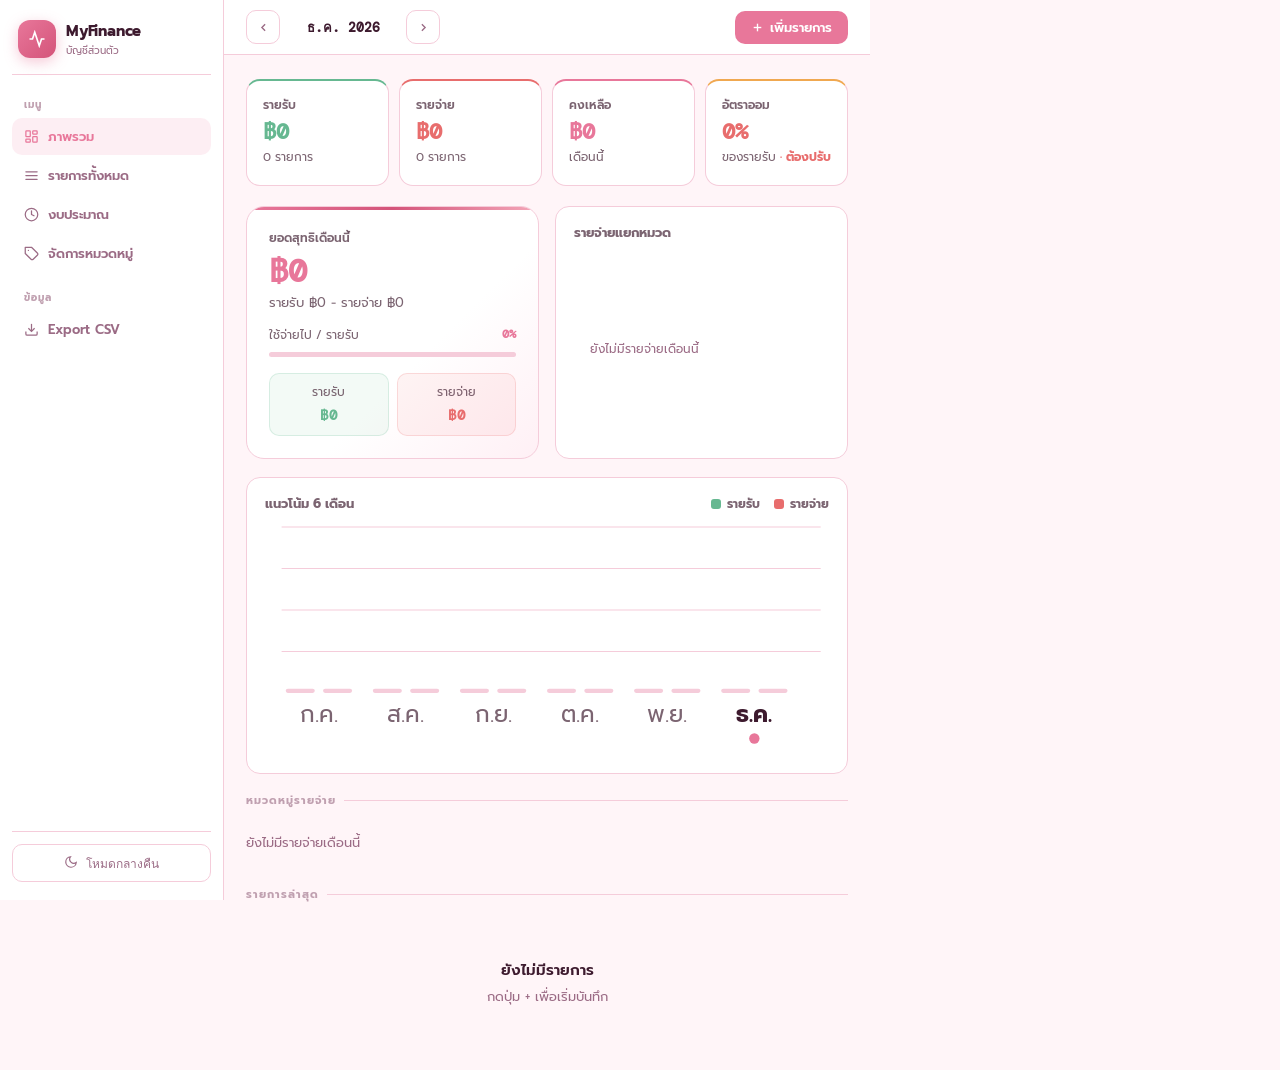
==== index.html @ 12bcde79 "Add files via upload" ====
<!DOCTYPE html>
<html lang="th">
<head>
<meta charset="UTF-8">
<meta name="viewport" content="width=device-width, initial-scale=1.0">
<title>MyFinance บัญชีส่วนตัว</title>
<link href="https://fonts.googleapis.com/css2?family=Prompt:wght@300;400;500;600;700&family=DM+Mono:wght@400;500&family=Noto+Emoji&display=swap" rel="stylesheet">
<link rel="stylesheet" href="tokens.css">
<style>
/* tokens loaded from tokens.css */

*{box-sizing:border-box;margin:0;padding:0;}
body{background:var(--bg);color:var(--text);font-family:var(--font-sans);font-size:15px;min-height:100vh;-webkit-font-smoothing:antialiased;transition:background 0.3s,color 0.3s;}

/* ── LAYOUT ── */
.layout{display:flex;min-height:100vh;}

/* ── SIDEBAR ── */
.sidebar{
  width:var(--sb-width);flex-shrink:0;
  background:var(--surface);border-right:1px solid var(--border);
  height:100vh;display:flex;flex-direction:column;padding:18px 12px;
  position:fixed;top:0;left:0;z-index:200;overflow-y:auto;
  transition:transform 0.26s cubic-bezier(0.4,0,0.2,1),background 0.3s;
}
/* Desktop: always show */
@media(min-width:821px){
  .sidebar{transform:none !important;}
  .backdrop{display:none !important;}
  .hamburger{display:none !important;}
  .main{margin-left:var(--sb-width);}
}
/* Mobile: overlay */
@media(max-width:820px){
  .sidebar{transform:translateX(calc(-1 * var(--sb-width)));}
  body.sb-open .sidebar{transform:translateX(0);}
  .main{margin-left:0;}
}
.backdrop{
  display:none;position:fixed;inset:0;
  background:rgba(61,26,46,0.45);z-index:199;
  backdrop-filter:blur(4px);opacity:0;pointer-events:none;
  transition:opacity 0.25s;
}
@media(max-width:820px){
  .backdrop{display:block;}
  body.sb-open .backdrop{opacity:1;pointer-events:auto;}
}

/* ── TOPBAR ── */
.topbar{
  background:var(--surface);border-bottom:1px solid var(--border);
  padding:10px 22px;display:flex;align-items:center;
  justify-content:space-between;gap:10px;
  position:sticky;top:0;z-index:50;
  transition:background 0.3s,border-color 0.3s;
}
main{max-width:1060px;margin:0 auto;padding:24px 22px;}

/* ── SIDEBAR INTERNALS ── */
.sb-logo{display:flex;align-items:center;gap:10px;padding:2px 6px 16px;}
.sb-logo-icon{
  width:38px;height:38px;border-radius:12px;flex-shrink:0;
  background:linear-gradient(135deg,var(--accent),var(--accent2));
  display:flex;align-items:center;justify-content:center;font-size:20px;
  box-shadow:0 4px 14px rgba(232,119,154,0.4);
}
.sb-logo-name{font-size:15px;font-weight:700;letter-spacing:-0.2px;}
.sb-logo-sub{font-size:10px;color:var(--muted);margin-top:1px;}
.sb-divider{height:1px;background:var(--border);margin:0 0 12px;}
.sb-nav{display:flex;flex-direction:column;gap:2px;flex:1;}
.nav-item{
  padding:9px 12px;border-radius:var(--radius-sm);font-size:13px;font-weight:600;
  color:var(--muted);cursor:pointer;text-decoration:none;
  display:flex;align-items:center;gap:9px;transition:all 0.15s;
}
.nav-item:hover{background:rgba(232,119,154,0.07);color:var(--text);}
.nav-item.active{background:var(--accent-glow);color:var(--accent);}
.sb-section{
  font-size:10px;font-weight:700;letter-spacing:1px;
  color:var(--muted2);padding:10px 12px 4px;text-transform:uppercase;
}
.sb-footer{margin-top:auto;padding-top:12px;border-top:1px solid var(--border);}

/* ── BUTTONS ── */
.btn{
  padding:7px 16px;border-radius:var(--radius-sm);border:none;cursor:pointer;
  font-family:var(--font-sans);font-size:13px;font-weight:600;
  transition:all 0.15s;display:inline-flex;align-items:center;gap:6px;white-space:nowrap;
}
.btn-primary{background:var(--accent);color:#fff;box-shadow:0 0 0 0 rgba(232,119,154,0.3);}
.btn-primary:hover{background:var(--accent2);box-shadow:0 4px 14px rgba(232,119,154,0.45);transform:translateY(-1px);}
.btn-primary:active{transform:none;}
.btn-ghost{background:transparent;color:var(--text);border:1px solid var(--border);}
.btn-ghost:hover{border-color:var(--accent);color:var(--accent);}
.btn-danger{background:rgba(232,109,109,0.1);color:var(--red);border:1px solid rgba(232,109,109,0.3);}
.btn-danger:hover{background:rgba(232,109,109,0.18);}
.btn-icon{
  width:34px;height:34px;border-radius:var(--radius-sm);
  border:1px solid var(--border);background:transparent;
  cursor:pointer;display:flex;align-items:center;justify-content:center;
  color:var(--muted);transition:all 0.15s;flex-shrink:0;
}
.btn-icon:hover{border-color:var(--accent);color:var(--accent);}
.hamburger{display:none;}
@media(max-width:820px){.hamburger{display:flex !important;}}

/* ── CARDS ── */
.card{
  background:var(--surface);border:1px solid var(--border);
  border-radius:var(--radius);padding:16px 18px;
  transition:border-color 0.15s,box-shadow 0.15s,background 0.3s;
}
.card:hover{border-color:var(--border2);box-shadow:var(--shadow);}
.card-title{
  font-size:13px;font-weight:700;letter-spacing:0px;color:var(--text-secondary);
  margin-bottom:14px;display:flex;align-items:center;justify-content:space-between;
}

/* ── STAT STRIP ── */
.stat-strip{display:grid;grid-template-columns:repeat(4,1fr);gap:10px;margin-bottom:20px;}
.stat-card{
  background:var(--surface);border:1px solid var(--border);
  border-radius:var(--radius);padding:15px 16px;
  border-top:2.5px solid transparent;position:relative;overflow:hidden;
  transition:transform 0.15s,box-shadow 0.15s,background 0.3s;
}
.stat-card:hover{transform:translateY(-2px);box-shadow:var(--shadow);}
.stat-card.income{border-top-color:var(--green);}
.stat-card.expense{border-top-color:var(--red);}
.stat-card.balance{border-top-color:var(--accent);}
.stat-card.saving{border-top-color:var(--yellow);}
.stat-label{font-size:12px;font-weight:600;color:var(--text-secondary);letter-spacing:0px;margin-bottom:7px;display:flex;align-items:center;gap:5px;}
.stat-value{font-family:var(--font-mono);font-size:22px;font-weight:700;line-height:1;}
.stat-sub{font-size:12px;color:var(--text-secondary);margin-top:5px;}
.stat-change{font-size:11px;margin-top:4px;font-family:var(--font-mono);}
.stat-change.up{color:var(--green);}
.stat-change.dn{color:var(--red);}

/* ── SECTION LABEL ── */
.sec-label{
  font-size:11px;font-weight:700;letter-spacing:1px;text-transform:uppercase;
  color:var(--muted2);margin-bottom:12px;display:flex;align-items:center;gap:8px;
}
.sec-label::after{content:'';flex:1;height:1px;background:var(--border);}

/* ── HERO CARD ── */
.hero-card{
  background:linear-gradient(135deg,var(--surface) 60%,var(--surface2) 100%);
  border:1px solid var(--border);border-radius:var(--radius-lg);padding:22px;
  position:relative;overflow:hidden;
}
.hero-card::before{
  content:'';position:absolute;top:0;left:0;right:0;height:2.5px;
  background:linear-gradient(90deg,var(--accent),var(--accent2),#F4A7B9);
}
.hero-card::after{display:none;}
.hero-label{font-size:12px;font-weight:600;color:var(--text-secondary);letter-spacing:0px;margin-bottom:8px;}
.hero-amount{font-family:var(--font-mono);font-size:32px;font-weight:700;line-height:1;letter-spacing:-1px;}
.hero-sub{font-size:13px;color:var(--text-secondary);margin-top:6px;}
.hero-mini-row{display:flex;gap:8px;margin-top:16px;}
.hero-mini{flex:1;padding:9px 12px;border-radius:var(--radius-sm);text-align:center;font-size:12px;}
.hero-mini-label{color:var(--text-secondary);margin-bottom:3px;font-size:12px;}
.hero-mini-val{font-family:var(--font-mono);font-weight:700;font-size:14px;}
.hero-mini.inc{background:rgba(102,184,145,0.08);border:1px solid rgba(102,184,145,0.2);}
.hero-mini.exp{background:rgba(232,109,109,0.08);border:1px solid rgba(232,109,109,0.2);}

/* ── PROGRESS BAR ── */
.prog-bar{height:5px;background:var(--border);border-radius:3px;overflow:hidden;margin-top:8px;}
.prog-fill{height:100%;border-radius:3px;transition:width 0.7s cubic-bezier(0.4,0,0.2,1);}

/* ── DONUT CHART ── */
.donut-wrap{display:flex;align-items:center;gap:16px;min-height:140px;}
.donut-svg-wrap{position:relative;width:140px;height:140px;flex-shrink:0;}
.donut-center{
  position:absolute;inset:0;display:flex;flex-direction:column;
  align-items:center;justify-content:center;pointer-events:none;
}
.donut-center-val{font-family:var(--font-mono);font-size:14px;font-weight:700;}
.donut-center-lbl{font-size:11px;color:var(--text-secondary);text-transform:uppercase;letter-spacing:0.5px;margin-top:2px;}
.donut-legend{flex:1;display:flex;flex-direction:column;gap:7px;overflow:hidden;}
.donut-leg{display:flex;align-items:center;gap:7px;font-size:13px;font-weight:500;}
.donut-dot{width:8px;height:8px;border-radius:50%;flex-shrink:0;}
.donut-name{flex:1;color:var(--text);white-space:nowrap;overflow:hidden;text-overflow:ellipsis;}
.donut-pct{font-family:var(--font-mono);font-size:13px;font-weight:700;flex-shrink:0;color:var(--text);}
.donut-seg{transition:opacity 0.2s;cursor:pointer;}
.donut-seg:hover{opacity:0.7;}

/* ── TREND CHART ── */
.trend-legend{display:flex;gap:14px;}
.trend-leg{display:flex;align-items:center;gap:6px;font-size:12px;color:var(--text-secondary);}
.trend-dot{width:10px;height:10px;border-radius:3px;flex-shrink:0;}

/* ── TRANSACTION LIST ── */
.tx-group{margin-bottom:14px;}
.tx-date-header{
  font-size:12px;font-weight:700;color:var(--text-secondary);
  padding:5px 0;border-bottom:1px solid var(--border);
  margin-bottom:6px;display:flex;justify-content:space-between;
}
.tx-item{
  display:flex;align-items:center;gap:12px;padding:9px 12px;
  border-radius:var(--radius-sm);transition:background 0.12s;
  cursor:pointer;border:1px solid transparent;
}
.tx-item:hover{background:var(--surface2);border-color:var(--border);}
.tx-icon{
  width:38px;height:38px;border-radius:10px;
  display:flex;align-items:center;justify-content:center;font-size:17px;flex-shrink:0;
}
.tx-info{flex:1;min-width:0;}
.tx-name{font-size:14px;font-weight:600;white-space:nowrap;overflow:hidden;text-overflow:ellipsis;}
.tx-cat{font-size:12px;color:var(--text-secondary);}
.tx-amount{font-family:var(--font-mono);font-size:14px;font-weight:700;flex-shrink:0;}
.tx-del{
  opacity:0;transition:opacity 0.12s;
  background:none;border:none;color:var(--red);
  cursor:pointer;font-size:14px;padding:4px 5px;border-radius:6px;
}
.tx-item:hover .tx-del{opacity:1;}
.tx-del:hover{background:rgba(232,109,109,0.1);}

/* ── CAT GRID ── */
.cat-grid{display:grid;grid-template-columns:repeat(3,1fr);gap:10px;margin-bottom:22px;}
.cat-card{
  background:var(--surface);border:1px solid var(--border);
  border-radius:var(--radius-sm);padding:13px 15px;
  transition:border-color 0.15s,transform 0.15s,background 0.3s;
}
.cat-card:hover{border-color:var(--border2);transform:translateY(-1px);box-shadow:var(--shadow-sm);}
.cat-name{font-size:13px;font-weight:600;margin-bottom:5px;color:var(--text);}
.cat-amount{font-family:var(--font-mono);font-size:17px;font-weight:700;}
.cat-count{font-size:11px;color:var(--text-secondary);margin-top:2px;}

/* ── SEARCH ── */
.search-wrap{position:relative;}
.search-icon{position:absolute;left:10px;top:50%;transform:translateY(-50%);color:var(--muted);pointer-events:none;}
.search-inp{padding-left:32px !important;}

/* ── MODAL ── */
.modal-bg{
  display:none;position:fixed;inset:0;
  background:rgba(61,26,46,0.6);z-index:1000;
  align-items:center;justify-content:center;
  backdrop-filter:blur(6px);
}
.modal{
  background:var(--surface);border:1px solid var(--border);
  border-radius:var(--radius-lg);padding:26px;width:460px;max-width:94vw;
  box-shadow:var(--shadow-lg);
  animation:modalPop 0.22s cubic-bezier(0.34,1.56,0.64,1);
}
@keyframes modalPop{from{opacity:0;transform:scale(0.92) translateY(12px);}to{opacity:1;transform:scale(1) translateY(0);}}
.modal-title{font-size:16px;font-weight:700;margin-bottom:20px;display:flex;align-items:center;gap:9px;}

/* ── FORMS ── */
.field{display:flex;flex-direction:column;gap:5px;margin-bottom:14px;}
.field-label{font-size:12px;color:var(--text-secondary);font-weight:600;text-transform:uppercase;letter-spacing:0.3px;}
input[type="text"],input[type="number"],input[type="date"],select,textarea{
  width:100%;background:var(--surface2);border:1px solid var(--border);border-radius:var(--radius-sm);
  color:var(--text);font-family:var(--font-sans);font-size:14px;padding:9px 12px;
  transition:border-color 0.18s,box-shadow 0.18s,background 0.3s;min-height:40px;
}
input:focus,select:focus,textarea:focus{
  outline:none;border-color:var(--accent);box-shadow:0 0 0 3px rgba(232,119,154,0.14);
}
select{appearance:none;cursor:pointer;}

/* ── TYPE TOGGLE ── */
.type-toggle{display:flex;background:var(--surface2);border:1px solid var(--border);border-radius:var(--radius-sm);padding:3px;}
.type-btn{
  flex:1;padding:8px;border:none;background:transparent;border-radius:8px;
  cursor:pointer;font-family:var(--font-sans);font-size:13px;font-weight:600;
  color:var(--muted);transition:all 0.15s;
}
.type-btn.active-in{background:rgba(102,184,145,0.15);color:var(--green);}
.type-btn.active-out{background:rgba(232,109,109,0.15);color:var(--red);}

/* ── MONTH NAV ── */
.month-nav{display:flex;align-items:center;gap:8px;}
.month-label{font-family:var(--font-mono);font-size:13px;font-weight:600;min-width:110px;text-align:center;}

/* ── TOAST ── */
.toast-container{position:fixed;bottom:22px;right:22px;z-index:2000;display:flex;flex-direction:column;gap:8px;pointer-events:none;}
.toast{
  background:var(--surface);border:1px solid var(--border);
  border-radius:var(--radius-sm);padding:11px 16px;font-size:13px;font-weight:600;
  display:flex;align-items:center;gap:10px;min-width:200px;
  box-shadow:var(--shadow-lg);pointer-events:auto;
  animation:toastIn 0.22s cubic-bezier(0.34,1.56,0.64,1);
}
.toast.ok{border-left:3px solid var(--green);}
.toast.err{border-left:3px solid var(--red);}
.toast.inf{border-left:3px solid var(--accent);}
@keyframes toastIn{from{opacity:0;transform:translateX(16px);}to{opacity:1;transform:translateX(0);}}
@media(max-width:820px){.toast-container{bottom:80px;right:12px;left:12px;}.toast{min-width:unset;}}

/* ── BOTTOM NAV ── */
.bottom-nav{
  display:none;position:fixed;bottom:0;left:0;right:0;
  background:var(--surface);border-top:1px solid var(--border);
  z-index:100;padding:6px 0 calc(6px + env(safe-area-inset-bottom,0px));
  transition:background 0.3s,border-color 0.3s;
}
.bnav-item{
  display:flex;flex-direction:column;align-items:center;gap:3px;
  flex:1;padding:5px;cursor:pointer;color:var(--muted);
  transition:color 0.15s;font-size:10px;font-weight:600;
  background:none;border:none;font-family:var(--font-sans);
}
.bnav-item.active{color:var(--accent);}
.bnav-fab{
  background:linear-gradient(135deg,var(--accent),var(--accent2));
  border:none;cursor:pointer;border-radius:50%;width:48px;height:48px;
  display:flex;align-items:center;justify-content:center;color:#fff;
  box-shadow:0 4px 14px rgba(232,119,154,0.55);margin-top:-14px;flex-shrink:0;
  transition:transform 0.15s;
}
.bnav-fab:hover{transform:scale(1.08);}

/* ── EMPTY STATE ── */
.empty{text-align:center;padding:44px 20px;color:var(--muted);}
.empty-icon{font-size:42px;margin-bottom:12px;opacity:0.5;}
.empty-title{font-size:15px;font-weight:600;margin-bottom:6px;color:var(--text);}

/* ── ANIMATIONS ── */
.fade-in{animation:fadeIn 0.2s ease;}
@keyframes fadeIn{from{opacity:0;transform:translateY(6px);}to{opacity:1;transform:translateY(0);}}

/* ── RESPONSIVE ── */
@media(max-width:820px){
  .stat-strip{grid-template-columns:1fr 1fr;}
  .cat-grid{grid-template-columns:1fr 1fr;}
  .dashboard-grid{grid-template-columns:1fr !important;}
  main{padding:16px 14px 82px;}
  .bottom-nav{display:flex;}
  .hero-amount{font-size:26px;}
}
@media(max-width:500px){
  .cat-grid{grid-template-columns:1fr;}
  .donut-wrap{flex-direction:column;align-items:flex-start;}
}
</style>
</head>
<body>

<div class="toast-container" id="toast_container" aria-live="polite"></div>

<div class="layout">

<!-- ── SIDEBAR ── -->
<aside class="sidebar" id="sidebar">
  <div class="sb-logo">
    <div class="sb-logo-icon">
      <svg width="18" height="18" viewBox="0 0 24 24" fill="none" stroke="#fff" stroke-width="2.2"><polyline points="22 12 18 12 15 21 9 3 6 12 2 12"/></svg>
    </div>
    <div>
      <div class="sb-logo-name">MyFinance</div>
      <div class="sb-logo-sub">บัญชีส่วนตัว</div>
    </div>
  </div>
  <div class="sb-divider"></div>
  <nav class="sb-nav">
    <div class="sb-section">เมนู</div>
    <a class="nav-item active" id="nav_dashboard" role="button" tabindex="0" onclick="showPage('dashboard')">
      <svg width="15" height="15" viewBox="0 0 24 24" fill="none" stroke="currentColor" stroke-width="2" stroke-linecap="round" stroke-linejoin="round"><rect width="7" height="9" x="3" y="3" rx="1"/><rect width="7" height="5" x="14" y="3" rx="1"/><rect width="7" height="9" x="14" y="12" rx="1"/><rect width="7" height="5" x="3" y="16" rx="1"/></svg>
      ภาพรวม
    </a>
    <a class="nav-item" id="nav_transactions" role="button" tabindex="0" onclick="showPage('transactions')">
      <svg width="15" height="15" viewBox="0 0 24 24" fill="none" stroke="currentColor" stroke-width="2" stroke-linecap="round" stroke-linejoin="round"><path d="M3 12h18M3 6h18M3 18h18"/></svg>
      รายการทั้งหมด
    </a>
    <a class="nav-item" id="nav_budget" role="button" tabindex="0" onclick="showPage('budget')">
      <svg width="15" height="15" viewBox="0 0 24 24" fill="none" stroke="currentColor" stroke-width="2" stroke-linecap="round" stroke-linejoin="round"><circle cx="12" cy="12" r="10"/><path d="M12 6v6l4 2"/></svg>
      งบประมาณ
    </a>
    <a class="nav-item" id="nav_cats" role="button" tabindex="0" onclick="openCatManager()">
      <svg width="15" height="15" viewBox="0 0 24 24" fill="none" stroke="currentColor" stroke-width="2" stroke-linecap="round" stroke-linejoin="round"><path d="M12 2H2v10l9.29 9.29c.94.94 2.48.94 3.42 0l6.58-6.58c.94-.94.94-2.48 0-3.42L12 2Z"/><path d="M7 7h.01"/></svg>
      จัดการหมวดหมู่
    </a>
    <div class="sb-section" style="margin-top:6px;">ข้อมูล</div>
    <a class="nav-item" role="button" tabindex="0" onclick="exportCSV()">
      <svg width="15" height="15" viewBox="0 0 24 24" fill="none" stroke="currentColor" stroke-width="2"><path d="M21 15v4a2 2 0 0 1-2 2H5a2 2 0 0 1-2-2v-4"/><polyline points="7 10 12 15 17 10"/><line x1="12" x2="12" y1="15" y2="3"/></svg>
      Export CSV
    </a>
  </nav>
  <div class="sb-footer">
    <button class="btn-icon" id="theme_btn" onclick="toggleTheme()" style="width:100%;border-radius:10px;height:38px;gap:8px;font-size:12px;color:var(--muted);">
      <span id="theme_icon"><svg width="14" height="14" viewBox="0 0 24 24" fill="none" stroke="currentColor" stroke-width="2"><path d="M21 12.79A9 9 0 1 1 11.21 3 7 7 0 0 0 21 12.79z"/></svg></span>
      <span id="theme_label">โหมดกลางคืน</span>
    </button>
  </div>
</aside>

<div class="backdrop" id="backdrop" onclick="closeSidebar()"></div>

<div class="main">
  <!-- TOPBAR -->
  <div class="topbar">
    <div style="display:flex;align-items:center;gap:10px;">
      <button class="btn-icon hamburger" onclick="toggleSidebar()" aria-label="เปิดเมนู">
        <svg width="16" height="16" viewBox="0 0 24 24" fill="none" stroke="currentColor" stroke-width="2"><line x1="4" x2="20" y1="6" y2="6"/><line x1="4" x2="20" y1="12" y2="12"/><line x1="4" x2="20" y1="18" y2="18"/></svg>
      </button>
      <div class="month-nav">
        <button class="btn-icon" onclick="changeMonth(-1)" aria-label="เดือนก่อน">
          <svg width="13" height="13" viewBox="0 0 24 24" fill="none" stroke="currentColor" stroke-width="2.5"><polyline points="15 18 9 12 15 6"/></svg>
        </button>
        <span class="month-label" id="month_label">—</span>
        <button class="btn-icon" onclick="changeMonth(1)" aria-label="เดือนถัดไป">
          <svg width="13" height="13" viewBox="0 0 24 24" fill="none" stroke="currentColor" stroke-width="2.5"><polyline points="9 18 15 12 9 6"/></svg>
        </button>
      </div>
    </div>
    <button class="btn btn-primary" onclick="openAdd()">
      <svg width="13" height="13" viewBox="0 0 24 24" fill="none" stroke="currentColor" stroke-width="2.5"><path d="M5 12h14"/><path d="M12 5v14"/></svg>
      เพิ่มรายการ
    </button>
  </div>

  <main>

    <!-- PAGE: DASHBOARD -->
    <div id="page_dashboard" class="fade-in">

      <!-- Stat Strip -->
      <div class="stat-strip">
        <div class="stat-card income">
          <div class="stat-label">รายรับ</div>
          <div class="stat-value" id="s_income" style="color:var(--green)">฿0</div>
          <div class="stat-sub" id="s_income_count">0 รายการ</div>
          <div class="stat-change" id="s_income_change"></div>
        </div>
        <div class="stat-card expense">
          <div class="stat-label">รายจ่าย</div>
          <div class="stat-value" id="s_expense" style="color:var(--red)">฿0</div>
          <div class="stat-sub" id="s_expense_count">0 รายการ</div>
          <div class="stat-change" id="s_expense_change"></div>
        </div>
        <div class="stat-card balance">
          <div class="stat-label">คงเหลือ</div>
          <div class="stat-value" id="s_balance" style="color:var(--accent)">฿0</div>
          <div class="stat-sub">เดือนนี้</div>
        </div>
        <div class="stat-card saving">
          <div class="stat-label">อัตราออม</div>
          <div class="stat-value" id="s_saving" style="color:var(--yellow)">0%</div>
          <div class="stat-sub" id="s_saving_sub">ของรายรับ <span id="cat_mood" style="font-weight:700;"></span></div>
        </div>
      </div>

      <!-- Hero + Donut -->
      <div class="dashboard-grid" style="display:grid;grid-template-columns:1fr 1fr;gap:16px;margin-bottom:18px;">
        <div class="hero-card">
          <div class="hero-label">ยอดสุทธิเดือนนี้</div>
          <div class="hero-amount" id="hero_balance">฿0</div>
          <div class="hero-sub" id="hero_sub">รายรับ − รายจ่าย</div>
          <div style="margin-top:14px;">
            <div style="display:flex;justify-content:space-between;font-size:12px;color:var(--text-secondary);margin-bottom:4px;">
              <span>ใช้จ่ายไป / รายรับ</span>
              <span id="hero_pct" style="font-family:var(--font-mono);font-weight:600;color:var(--accent);">0%</span>
            </div>
            <div class="prog-bar">
              <div class="prog-fill" id="hero_prog" style="width:0%;background:linear-gradient(90deg,var(--accent),var(--accent2));"></div>
            </div>
          </div>
          <div class="hero-mini-row">
            <div class="hero-mini inc">
              <div class="hero-mini-label">รายรับ</div>
              <div class="hero-mini-val" id="hero_inc" style="color:var(--green);">฿0</div>
            </div>
            <div class="hero-mini exp">
              <div class="hero-mini-label">รายจ่าย</div>
              <div class="hero-mini-val" id="hero_exp" style="color:var(--red);">฿0</div>
            </div>
          </div>
        </div>

        <div class="card" style="display:flex;flex-direction:column;">
          <div class="card-title"><span>รายจ่ายแยกหมวด</span></div>
          <div id="donut_wrap" style="flex:1;display:flex;align-items:center;"></div>
        </div>
      </div>

      <!-- Trend Chart -->
      <div class="card" style="margin-bottom:18px;">
        <div class="card-title">
          <span>แนวโน้ม 6 เดือน</span>
          <div class="trend-legend">
            <div class="trend-leg"><div class="trend-dot" style="background:var(--green);"></div>รายรับ</div>
            <div class="trend-leg"><div class="trend-dot" style="background:var(--red);"></div>รายจ่าย</div>
          </div>
        </div>
        <div id="trend_chart"></div>
      </div>

      <div class="sec-label" id="inc_cat_label" style="display:none;">หมวดหมู่รายรับ</div>
      <div class="cat-grid" id="inc_cat_grid" style="display:none;margin-bottom:4px;"></div>
      <div class="sec-label">หมวดหมู่รายจ่าย</div>
      <div class="cat-grid" id="cat_grid"></div>

      <div class="sec-label">รายการล่าสุด</div>
      <div id="recent_list"></div>
    </div>

    <!-- PAGE: TRANSACTIONS -->
    <div id="page_transactions" style="display:none;" class="fade-in">
      <div style="display:flex;flex-wrap:wrap;gap:10px;align-items:center;justify-content:space-between;margin-bottom:16px;">
        <div style="font-size:14px;font-weight:600;" id="tx_count_label">—</div>
        <div style="display:flex;gap:8px;flex-wrap:wrap;">
          <div class="search-wrap">
            <svg class="search-icon" width="13" height="13" viewBox="0 0 24 24" fill="none" stroke="currentColor" stroke-width="2"><circle cx="11" cy="11" r="8"/><path d="m21 21-4.3-4.3"/></svg>
            <input type="text" id="filter_search" class="search-inp" placeholder="ค้นหา..." oninput="renderTransactions()" style="width:140px;font-size:12px;padding:6px 10px;min-height:36px;">
          </div>
          <select id="filter_type" onchange="renderTransactions()" style="width:auto;font-size:12px;padding:6px 10px;min-height:36px;">
            <option value="all">ทั้งหมด</option>
            <option value="income">รายรับ</option>
            <option value="expense">รายจ่าย</option>
          </select>
          <select id="filter_cat" onchange="renderTransactions()" style="width:auto;font-size:12px;padding:6px 10px;min-height:36px;">
            <option value="all">ทุกหมวด</option>
          </select>
        </div>
      </div>
      <div id="tx_list"></div>
    </div>

    <!-- PAGE: BUDGET -->
    <div id="page_budget" style="display:none;" class="fade-in">
      <p style="font-size:13px;color:var(--muted);margin-bottom:18px;">ตั้งงบประมาณรายจ่ายต่อเดือน — คลิกตัวเลขเพื่อแก้ไขได้เลย</p>
      <div id="budget_list" style="display:flex;flex-direction:column;gap:12px;"></div>
    </div>

  </main>
</div>
</div>

<!-- BOTTOM NAV -->
<nav class="bottom-nav" id="bottom_nav">
  <button class="bnav-item active" id="bnav_dashboard" onclick="showPage('dashboard')">
    <svg width="18" height="18" viewBox="0 0 24 24" fill="none" stroke="currentColor" stroke-width="2" stroke-linecap="round" stroke-linejoin="round"><rect width="7" height="9" x="3" y="3" rx="1"/><rect width="7" height="5" x="14" y="3" rx="1"/><rect width="7" height="9" x="14" y="12" rx="1"/><rect width="7" height="5" x="3" y="16" rx="1"/></svg>
    ภาพรวม
  </button>
  <button class="bnav-item" id="bnav_transactions" onclick="showPage('transactions')">
    <svg width="18" height="18" viewBox="0 0 24 24" fill="none" stroke="currentColor" stroke-width="2" stroke-linecap="round" stroke-linejoin="round"><path d="M3 12h18M3 6h18M3 18h18"/></svg>
    รายการ
  </button>
  <button class="bnav-fab" onclick="openAdd()" aria-label="เพิ่มรายการ">
    <svg width="20" height="20" viewBox="0 0 24 24" fill="none" stroke="currentColor" stroke-width="2.5"><path d="M5 12h14"/><path d="M12 5v14"/></svg>
  </button>
  <button class="bnav-item" id="bnav_budget" onclick="showPage('budget')">
    <svg width="18" height="18" viewBox="0 0 24 24" fill="none" stroke="currentColor" stroke-width="2" stroke-linecap="round" stroke-linejoin="round"><circle cx="12" cy="12" r="10"/><path d="M12 6v6l4 2"/></svg>
    งบ
  </button>
  <button class="bnav-item" onclick="toggleTheme()">
    <span id="bnav_theme"><svg width="18" height="18" viewBox="0 0 24 24" fill="none" stroke="currentColor" stroke-width="2"><path d="M21 12.79A9 9 0 1 1 11.21 3 7 7 0 0 0 21 12.79z"/></svg></span>
    ธีม
  </button>
</nav>

<!-- ADD MODAL -->
<div id="modal_add" class="modal-bg" onclick="if(event.target===this)closeAdd()">
  <div class="modal">
    <div class="modal-title">
      เพิ่มรายการใหม่
    </div>
    <div class="field">
      <div class="field-label">ประเภท</div>
      <div class="type-toggle">
        <button class="type-btn active-in" id="type_income" onclick="setType('income')">รายรับ</button>
        <button class="type-btn" id="type_expense" onclick="setType('expense')">รายจ่าย</button>
      </div>
    </div>
    <div style="display:grid;grid-template-columns:1fr 1fr;gap:12px;">
      <div class="field">
        <label class="field-label" for="inp_amount">จำนวนเงิน (฿)</label>
        <input type="number" id="inp_amount" placeholder="0.00" step="0.01" min="0" inputmode="decimal">
      </div>
      <div class="field">
        <label class="field-label" for="inp_date">วันที่</label>
        <input type="date" id="inp_date">
      </div>
    </div>
    <div class="field">
      <label class="field-label" for="inp_name">รายละเอียด</label>
      <input type="text" id="inp_name" placeholder="เช่น ค่าอาหารเที่ยง, เงินเดือน...">
    </div>
    <div class="field">
      <label class="field-label" for="inp_cat">หมวดหมู่</label>
      <select id="inp_cat"></select>
    </div>
    <div class="field">
      <label class="field-label" for="inp_note">หมายเหตุ <span style="font-weight:400;color:var(--muted2);">(ไม่บังคับ)</span></label>
      <input type="text" id="inp_note" placeholder="">
    </div>
    <div style="display:flex;gap:9px;margin-top:6px;">
      <button class="btn btn-ghost" style="flex:1;" onclick="closeAdd()">ยกเลิก</button>
      <button class="btn btn-primary" style="flex:1;" onclick="saveTransaction()">
        <svg width="13" height="13" viewBox="0 0 24 24" fill="none" stroke="currentColor" stroke-width="2.5"><polyline points="20 6 9 17 4 12"/></svg>
        บันทึก
      </button>
    </div>
  </div>
</div>

<!-- CATEGORY MANAGER MODAL -->
<div id="modal_cats" class="modal-bg" onclick="if(event.target===this)closeCatManager()">
  <div class="modal" style="width:520px;">
    <div class="modal-title">จัดการหมวดหมู่</div>
    <div style="display:flex;gap:8px;margin-bottom:16px;">
      <button id="catmgr_tab_inc" class="btn btn-primary" style="flex:1;font-size:12px;" onclick="setCatTab('income')">รายรับ</button>
      <button id="catmgr_tab_exp" class="btn btn-ghost" style="flex:1;font-size:12px;" onclick="setCatTab('expense')">รายจ่าย</button>
    </div>
    <div id="catmgr_list" style="display:flex;flex-direction:column;gap:7px;max-height:280px;overflow-y:auto;margin-bottom:16px;"></div>
    <div style="border-top:1px solid var(--border);padding-top:14px;">
      <div style="font-size:11px;font-weight:700;color:var(--muted);letter-spacing:0.5px;text-transform:uppercase;margin-bottom:10px;">เพิ่มหมวดใหม่</div>
      <div class="field" style="margin-bottom:10px;">
        <label class="field-label" for="new_cat_name">ชื่อหมวดหมู่</label>
        <input type="text" id="new_cat_name" placeholder="เช่น ค่าสัตว์เลี้ยง, เงินออม...">
      </div>
      <div class="field" style="margin-bottom:12px;">
        <label class="field-label">สี</label>
        <div id="color_swatches" style="display:flex;flex-wrap:wrap;gap:7px;margin-bottom:8px;"></div>
        <div style="display:flex;align-items:center;gap:8px;">
          <input type="color" id="new_cat_color" value="#E8779A" oninput="syncColorFromPicker(this.value)" style="width:36px;height:36px;padding:2px;cursor:pointer;border:1px solid var(--border);border-radius:var(--radius-sm);background:var(--surface2);">
          <span id="color_hex_display" style="font-family:var(--font-mono);font-size:12px;color:var(--muted);">#E8779A</span>
          <span style="font-size:11px;color:var(--muted2);">หรือพิมพ์ hex:</span>
          <input type="text" id="new_cat_color_hex" value="#E8779A" oninput="syncColorFromHex(this.value)" maxlength="7" placeholder="#rrggbb" style="width:90px;font-size:12px;font-family:var(--font-mono);padding:6px 8px;min-height:36px;">
        </div>
      </div>
      <button class="btn btn-primary" onclick="addCustomCat()" style="width:100%;justify-content:center;">
        <svg width="13" height="13" viewBox="0 0 24 24" fill="none" stroke="currentColor" stroke-width="2.5"><path d="M5 12h14"/><path d="M12 5v14"/></svg>
        เพิ่มหมวดหมู่
      </button>
    </div>
    <div style="display:flex;justify-content:flex-end;margin-top:16px;">
      <button class="btn btn-ghost" onclick="closeCatManager()">ปิด</button>
    </div>
  </div>
</div>

<!-- DELETE MODAL -->
<div id="modal_del" class="modal-bg" onclick="if(event.target===this)closeDel()">
  <div class="modal" style="width:320px;border-color:rgba(232,109,109,0.45);">
    <div class="modal-title" style="color:var(--red);">
      ลบรายการ?
    </div>
    <div id="del_label" style="font-size:13px;color:var(--muted);margin-bottom:22px;line-height:1.5;"></div>
    <div style="display:flex;gap:9px;">
      <button class="btn btn-ghost" style="flex:1;" onclick="closeDel()">ยกเลิก</button>
      <button class="btn btn-danger" style="flex:1;" onclick="doDelete()">ลบ</button>
    </div>
  </div>
</div>

<script>
// ── DATA ──
const CATS={
  income:[
    {id:'salary',   name:'เงินเดือน',color:'#66B891'},
    {id:'freelance',name:'ฟรีแลนซ์',color:'#7EB3D8'},
    {id:'invest',   name:'ลงทุน/ดอก',color:'#F0A850'},
    {id:'bonus',    name:'โบนัส',color:'#C084C8'},
    {id:'other_in', name:'รายรับอื่นๆ',color:'#9B6B85'},
  ],
  expense:[
    {id:'food',     name:'อาหาร',color:'#F0A850'},
    {id:'travel',   name:'เดินทาง',color:'#7EB3D8'},
    {id:'housing',  name:'ที่พัก/ค่าเช่า',color:'#C084C8'},
    {id:'health',   name:'สุขภาพ',color:'#66B891'},
    {id:'shop',     name:'ช้อปปิ้ง',color:'#E8779A'},
    {id:'entertain',name:'บันเทิง',color:'#F4A7B9'},
    {id:'bill',     name:'ค่าบ้าน/บิล',color:'#D4547A'},
    {id:'beauty',   name:'ความงาม',color:'#EC4899'},
    {id:'edu',      name:'การศึกษา',color:'#93C5E8'},
    {id:'other_ex', name:'รายจ่ายอื่นๆ',color:'#C0A0B0'},
  ]
};
const KEY_DATA='mf_data',KEY_BUDGETS='mf_budgets',KEY_THEME='mf_theme',KEY_SEEDED='mf_seeded',KEY_CUSTOM_CATS='mf_custom_cats',KEY_CAT_OVERRIDES='mf_cat_overrides';
let CUSTOM_CATS=JSON.parse(localStorage.getItem(KEY_CUSTOM_CATS)||'{"income":[],"expense":[]}');
let CAT_OVERRIDES=JSON.parse(localStorage.getItem(KEY_CAT_OVERRIDES)||'{"income":{},"expense":{}}');
function applyOverride(cat,type){const ov=(CAT_OVERRIDES[type]||{})[cat.id];return ov?{...cat,...ov}:cat;}
function allIncome(){return[...CATS.income.map(c=>applyOverride(c,'income')),...(CUSTOM_CATS.income||[])];}
function allExpense(){return[...CATS.expense.map(c=>applyOverride(c,'expense')),...(CUSTOM_CATS.expense||[])];}
function allCats(){return[...allIncome(),...allExpense()];}
function getCat(id){return allCats().find(c=>c.id===id)||{id,name:id,color:'#C0A0B0'};}
function saveCustomCats(){localStorage.setItem(KEY_CUSTOM_CATS,JSON.stringify(CUSTOM_CATS));}
function saveCatOverrides(){localStorage.setItem(KEY_CAT_OVERRIDES,JSON.stringify(CAT_OVERRIDES));}
let BUDGETS=JSON.parse(localStorage.getItem(KEY_BUDGETS)||'null')||
  {food:5000,travel:3000,housing:8000,health:2000,shop:3000,entertain:2000,bill:2000,beauty:1500,edu:1000,other_ex:1000};

const MTH=['','ม.ค.','ก.พ.','มี.ค.','เม.ย.','พ.ค.','มิ.ย.','ก.ค.','ส.ค.','ก.ย.','ต.ค.','พ.ย.','ธ.ค.'];
let data=JSON.parse(localStorage.getItem(KEY_DATA)||'[]');
let curY,curM,_delId=null,_txType='income',_page='dashboard';

function uid(){return Date.now().toString(36)+Math.random().toString(36).slice(2,9);}
function save(){localStorage.setItem(KEY_DATA,JSON.stringify(data));}
function saveBudgets(){localStorage.setItem(KEY_BUDGETS,JSON.stringify(BUDGETS));}
function fmt(n){return n.toLocaleString('th-TH-u-nu-latn',{minimumFractionDigits:0,maximumFractionDigits:0});}
function esc(s){const d=document.createElement('div');d.textContent=String(s);return d.innerHTML;}

// ── MONTH ──
function setMonth(y,m){curY=y;curM=m;updateMonthLabel();renderAll();}
function changeMonth(d){let m=curM+d,y=curY;if(m<1){m=12;y--;}if(m>12){m=1;y++;}setMonth(y,m);}
function updateMonthLabel(){document.getElementById('month_label').textContent=`${MTH[curM]} ${curY}`;}
function monthData(y=curY,m=curM){const ym=`${y}-${String(m).padStart(2,'0')}`;return data.filter(t=>t.date.startsWith(ym));}
function prevMonth(){let m=curM-1,y=curY;if(m<1){m=12;y--;}return monthData(y,m);}

// ── PAGES ──
function showPage(p){
  _page=p;
  ['dashboard','transactions','budget'].forEach(k=>{
    document.getElementById('page_'+k).style.display=k===p?'block':'none';
    const sn=document.getElementById('nav_'+k);if(sn)sn.classList.toggle('active',k===p);
    const bn=document.getElementById('bnav_'+k);if(bn)bn.classList.toggle('active',k===p);
  });
  if(window.innerWidth<=820)closeSidebar();
  renderAll();
}

// ── RENDER ALL ──
function renderAll(){
  const md=monthData(),pmd=prevMonth();
  const inc=md.filter(t=>t.type==='income').reduce((s,t)=>s+t.amount,0);
  const exp=md.filter(t=>t.type==='expense').reduce((s,t)=>s+t.amount,0);
  const bal=inc-exp;
  const rate=inc>0?Math.round((bal/inc)*100):0;
  const pInc=pmd.filter(t=>t.type==='income').reduce((s,t)=>s+t.amount,0);
  const pExp=pmd.filter(t=>t.type==='expense').reduce((s,t)=>s+t.amount,0);

  el('s_income').textContent='฿'+fmt(inc);
  el('s_income_count').textContent=md.filter(t=>t.type==='income').length+' รายการ';
  el('s_expense').textContent='฿'+fmt(exp);
  el('s_expense_count').textContent=md.filter(t=>t.type==='expense').length+' รายการ';
  el('s_balance').textContent=(bal>=0?'':'−')+'฿'+fmt(Math.abs(bal));
  el('s_balance').style.color=bal>=0?'var(--accent)':'var(--red)';
  el('s_saving').textContent=rate+'%';
  el('s_saving').style.color=rate>=20?'var(--green)':rate>=10?'var(--yellow)':'var(--red)';
  el('cat_mood').textContent=rate>=20?'· ดี':rate>=10?'· พอใช้':'· ต้องปรับ';
  el('cat_mood').style.color=rate>=20?'var(--green)':rate>=10?'var(--yellow)':'var(--red)';

  renderMoM('s_income_change',inc,pInc,false);
  renderMoM('s_expense_change',exp,pExp,true);

  el('hero_balance').textContent=(bal>=0?'':'−')+'฿'+fmt(Math.abs(bal));
  el('hero_balance').style.color=bal>=0?'var(--accent)':'var(--red)';
  el('hero_sub').textContent=`รายรับ ฿${fmt(inc)} − รายจ่าย ฿${fmt(exp)}`;
  el('hero_inc').textContent='฿'+fmt(inc);
  el('hero_exp').textContent='฿'+fmt(exp);
  const pct=inc>0?Math.min(100,Math.round((exp/inc)*100)):0;
  el('hero_pct').textContent=pct+'%';
  el('hero_prog').style.width=pct+'%';
  el('hero_prog').style.background=pct>90?'var(--red)':pct>65?'var(--yellow)':'linear-gradient(90deg,var(--accent),var(--accent2))';

  const exItems=md.filter(t=>t.type==='expense');
  const incItems=md.filter(t=>t.type==='income');
  const catTot={},incCatTot={};
  exItems.forEach(t=>{catTot[t.cat]=(catTot[t.cat]||0)+t.amount;});
  incItems.forEach(t=>{incCatTot[t.cat]=(incCatTot[t.cat]||0)+t.amount;});

  if(_page==='dashboard'){
    renderDonut(catTot,exp);
    renderTrend();
    renderCatGrid(catTot,exItems,incCatTot,incItems);
    renderTxList(md.slice().sort((a,b)=>b.date.localeCompare(a.date)).slice(0,8),el('recent_list'));
  }
  if(_page==='transactions')renderTransactions();
  if(_page==='budget')renderBudget(catTot);
}

function el(id){return document.getElementById(id);}

function renderMoM(id,curr,prev,invertGood){
  const e=el(id);if(!e)return;
  if(!prev){e.textContent='';return;}
  const diff=curr-prev,pct=Math.round((Math.abs(diff)/prev)*100);
  const up=diff>0,good=invertGood?!up:up;
  e.textContent=(up?'▲ ':'▼ ')+pct+'% vs เดือนก่อน';
  e.className='stat-change '+(good?'up':'dn');
}

// ── DONUT CHART ──
function renderDonut(catTot,total){
  const wrap=el('donut_wrap');
  if(total===0){
    wrap.innerHTML='<div class="empty" style="padding:16px;"><div style="font-size:12px;color:var(--muted);">ยังไม่มีรายจ่ายเดือนนี้</div></div>';
    return;
  }
  const cats=allExpense().filter(c=>catTot[c.id]>0).sort((a,b)=>(catTot[b.id]||0)-(catTot[a.id]||0));
  const cx=70,cy=70,r=52,sw=18,circ=2*Math.PI*r;
  let segs='',accPx=0;
  cats.forEach(cat=>{
    const amt=catTot[cat.id]||0;
    const fullDash=(amt/total)*circ;
    const dashLen=Math.max(0,fullDash-2.5);
    segs+=`<circle cx="${cx}" cy="${cy}" r="${r}" fill="none" stroke="${cat.color}" stroke-width="${sw}" stroke-dasharray="${dashLen.toFixed(2)} ${circ.toFixed(2)}" stroke-dashoffset="${(-accPx).toFixed(2)}" class="donut-seg"><title>${cat.name}: ฿${fmt(amt)}</title></circle>`;
    accPx+=fullDash;
  });
  const legend=cats.slice(0,5).map(c=>{
    const pct=Math.round((catTot[c.id]/total)*100);
    return`<div class="donut-leg"><div class="donut-dot" style="background:${c.color};"></div><span class="donut-name">${c.name}</span><span class="donut-pct">${pct}%</span></div>`;
  }).join('')+(cats.length>5?`<div style="font-size:12px;color:var(--text-secondary);margin-top:4px;">+${cats.length-5} หมวดอื่น</div>`:'');
  wrap.innerHTML=`<div class="donut-wrap">
    <div class="donut-svg-wrap">
      <svg viewBox="0 0 140 140" width="140" height="140" style="transform:rotate(-90deg);">
        <circle cx="${cx}" cy="${cy}" r="${r}" fill="none" stroke="var(--border)" stroke-width="${sw}"/>
        ${segs}
      </svg>
      <div class="donut-center">
        <div class="donut-center-val">฿${fmt(total)}</div>
        <div class="donut-center-lbl">รวม</div>
      </div>
    </div>
    <div class="donut-legend">${legend}</div>
  </div>`;
}

// ── TREND CHART ──
function renderTrend(){
  const wrap=el('trend_chart');
  const months=[];
  for(let i=5;i>=0;i--){let m=curM-i,y=curY;while(m<1){m+=12;y--;}months.push({y,m});}
  const bars=months.map(({y,m})=>{
    const md=monthData(y,m);
    return{lbl:MTH[m],inc:md.filter(t=>t.type==='income').reduce((s,t)=>s+t.amount,0),exp:md.filter(t=>t.type==='expense').reduce((s,t)=>s+t.amount,0),cur:y===curY&&m===curM};
  });
  const maxV=Math.max(...bars.flatMap(b=>[b.inc,b.exp]),1);
  const ch=80,bw=14,gap=4,gG=10;
  const gW=bw*2+gap,svgW=bars.length*(gW+gG)+20;
  let svg=`<svg viewBox="0 0 ${svgW} ${ch+28}" style="width:100%;overflow:visible;">`;
  [0.25,0.5,0.75,1].forEach(f=>{
    const yy=ch*(1-f);
    svg+=`<line x1="8" y1="${yy.toFixed(1)}" x2="${svgW-4}" y2="${yy.toFixed(1)}" stroke="var(--border)" stroke-width="0.5"/>`;
  });
  bars.forEach((bar,i)=>{
    const x=10+i*(gW+gG);
    const ih=maxV>0?(bar.inc/maxV)*ch:0;
    const eh=maxV>0?(bar.exp/maxV)*ch:0;
    const op=bar.cur?'1':'0.55';
    if(ih>0)svg+=`<rect x="${x}" y="${(ch-ih).toFixed(1)}" width="${bw}" height="${ih.toFixed(1)}" rx="3" fill="var(--green)" opacity="${op}"/>`;
    else svg+=`<rect x="${x}" y="${ch-2}" width="${bw}" height="2" rx="1" fill="var(--border)"/>`;
    if(eh>0)svg+=`<rect x="${x+bw+gap}" y="${(ch-eh).toFixed(1)}" width="${bw}" height="${eh.toFixed(1)}" rx="3" fill="var(--red)" opacity="${op}"/>`;
    else svg+=`<rect x="${x+bw+gap}" y="${ch-2}" width="${bw}" height="2" rx="1" fill="var(--border)"/>`;
    const lx=(x+bw+gap/2).toFixed(1);
    svg+=`<text x="${lx}" y="${ch+14}" text-anchor="middle" fill="${bar.cur?'var(--text)':'var(--text-secondary)'}" font-size="11" font-weight="${bar.cur?'700':'400'}" font-family="var(--font-sans)">${bar.lbl}</text>`;
    if(bar.cur)svg+=`<circle cx="${lx}" cy="${ch+22}" r="2.5" fill="var(--accent)"/>`;
  });
  svg+='</svg>';
  wrap.innerHTML=svg;
}

// ── CAT GRID ──
function renderCatGrid(catTot,exItems,incCatTot={},incItems=[]){
  // Income section
  const ig=el('inc_cat_grid');ig.innerHTML='';
  const hasInc=allIncome().some(c=>incCatTot[c.id]);
  el('inc_cat_label').style.display=hasInc?'':'none';
  ig.style.display=hasInc?'grid':'none';
  if(hasInc){
    allIncome().forEach(cat=>{
      const amt=incCatTot[cat.id]||0;if(!amt)return;
      const cnt=incItems.filter(t=>t.cat===cat.id).length;
      const div=document.createElement('div');div.className='cat-card';
      div.innerHTML=`
        <div class="cat-name">${esc(cat.name)}</div>
        <div class="cat-amount" style="color:var(--income-fg);">+฿${fmt(amt)}</div>
        <div class="cat-count">${cnt} รายการ</div>`;
      ig.appendChild(div);
    });
  }
  // Expense section
  const cg=el('cat_grid');cg.innerHTML='';
  allExpense().forEach(cat=>{
    const amt=catTot[cat.id]||0;if(!amt)return;
    const budget=BUDGETS[cat.id]||0;
    const bpct=budget>0?Math.min(100,Math.round((amt/budget)*100)):0;
    const div=document.createElement('div');div.className='cat-card';
    div.innerHTML=`
      <div class="cat-name">${esc(cat.name)}</div>
      <div class="cat-amount" style="color:var(--expense-fg);">−฿${fmt(amt)}</div>
      <div class="cat-count">${exItems.filter(t=>t.cat===cat.id).length} รายการ${budget?` · งบ ฿${fmt(budget)}`:''}</div>
      ${budget?`<div class="prog-bar" style="margin-top:8px;"><div class="prog-fill" style="width:${bpct}%;background:${bpct>90?'var(--red)':bpct>70?'var(--yellow)':'var(--accent)'};"></div></div><div style="font-size:11px;color:${bpct>90?'var(--red)':bpct>70?'var(--yellow)':'var(--text-secondary)'};margin-top:3px;font-weight:500;">${bpct}% ของงบ</div>`:''}`;
    cg.appendChild(div);
  });
  if(!cg.innerHTML)cg.innerHTML='<div style="color:var(--muted);font-size:13px;grid-column:span 3;padding:12px 0;">ยังไม่มีรายจ่ายเดือนนี้</div>';
}

// ── TRANSACTIONS ──
function renderTransactions(){
  const md=monthData();
  const fType=el('filter_type').value,fCat=el('filter_cat').value;
  const fQ=(el('filter_search')?.value||'').toLowerCase();
  const fc=el('filter_cat');const prev=fc.value;
  fc.innerHTML='<option value="all">ทุกหมวด</option>';
  allCats().forEach(c=>{const o=document.createElement('option');o.value=c.id;o.textContent=c.name;fc.appendChild(o);});
  fc.value=prev;
  let items=md;
  if(fType!=='all')items=items.filter(t=>t.type===fType);
  if(fCat!=='all')items=items.filter(t=>t.cat===fCat);
  if(fQ)items=items.filter(t=>t.name.toLowerCase().includes(fQ)||(t.note||'').toLowerCase().includes(fQ)||getCat(t.cat).name.includes(fQ));
  items.sort((a,b)=>b.date.localeCompare(a.date));
  el('tx_count_label').textContent=`${items.length} รายการ`;
  renderTxList(items,el('tx_list'));
}

function renderTxList(items,container){
  container.innerHTML='';
  if(!items.length){
    container.innerHTML=`<div class="empty"><div class="empty-title">ยังไม่มีรายการ</div><div style="font-size:13px;color:var(--muted);">กดปุ่ม + เพื่อเริ่มบันทึก</div></div>`;
    return;
  }
  const groups={};
  items.forEach(t=>{if(!groups[t.date])groups[t.date]=[];groups[t.date].push(t);});
  Object.entries(groups).sort((a,b)=>b[0].localeCompare(a[0])).forEach(([date,txs])=>{
    const dayTot=txs.reduce((s,t)=>s+(t.type==='income'?t.amount:-t.amount),0);
    const d=new Date(date+'T00:00:00');
    const DAY=['อา','จ','อ','พ','พฤ','ศ','ส'];
    const lbl=`${DAY[d.getDay()]} ${d.getDate()} ${MTH[d.getMonth()+1]}`;
    const grp=document.createElement('div');grp.className='tx-group';
    grp.innerHTML=`<div class="tx-date-header"><span>${lbl}</span><span style="font-family:var(--font-mono);color:${dayTot>=0?'var(--green)':'var(--red)'};">${dayTot>=0?'+':''}฿${fmt(Math.abs(dayTot))}</span></div>`;
    txs.forEach(t=>{
      const cat=getCat(t.cat);
      const item=document.createElement('div');item.className='tx-item';
      const isInc=t.type==='income';
      item.style.background=isInc?'var(--income-bg)':'var(--expense-bg)';
      item.innerHTML=`
        <div style="width:7px;height:7px;border-radius:50%;background:${isInc?'var(--income-dot)':'var(--expense-dot)'};flex-shrink:0;margin-top:7px;"></div>
        <div class="tx-info">
          <div class="tx-name">${esc(t.name)}</div>
          <div class="tx-cat">${esc(cat.name)}${t.note?' · '+esc(t.note):''}</div>
        </div>
        <div class="tx-amount" style="color:${isInc?'var(--income-fg)':'var(--expense-fg)'};">${isInc?'+':'−'}฿${fmt(t.amount)}</div>
        <button class="tx-del">✕</button>`;
      item.querySelector('.tx-del').addEventListener('click',()=>confirmDel(t.id,t.name,t.amount));
      grp.appendChild(item);
    });
    container.appendChild(grp);
  });
}

// ── BUDGET ──
function renderBudget(catTot){
  const bl=el('budget_list');bl.innerHTML='';
  allExpense().forEach(cat=>{
    const budget=BUDGETS[cat.id]||0,spent=catTot[cat.id]||0;
    const pct=budget>0?Math.min(100,Math.round((spent/budget)*100)):0;
    const over=spent>budget&&budget>0;
    const moodTxt=over?'เกิน':pct>70?'ระวัง':'ดี';
    const moodColor=over?'var(--red)':pct>70?'var(--yellow)':'var(--green)';
    const div=document.createElement('div');div.className='card';div.style.padding='14px 18px';
    div.innerHTML=`
      <div style="display:flex;align-items:center;justify-content:space-between;margin-bottom:10px;">
        <div style="display:flex;align-items:center;gap:10px;">
          <span style="background:${cat.color}20;width:8px;height:34px;border-radius:4px;display:block;flex-shrink:0;"></span>
          <div>
            <div style="font-weight:600;font-size:14px;">${cat.name}</div>
            <div style="font-size:11px;color:var(--muted);display:flex;align-items:center;gap:4px;margin-top:2px;">
              งบ <input type="number" class="budget-inp" value="${budget}" data-cat="${cat.id}" min="0"
                style="width:72px;font-size:11px;padding:2px 6px;background:var(--surface2);border:1px solid var(--border);border-radius:6px;color:var(--text);font-family:var(--font-mono);min-height:unset;"> ฿/เดือน
            </div>
          </div>
        </div>
        <div style="text-align:right;">
          <div style="font-size:11px;font-weight:700;color:${moodColor};margin-bottom:4px;">${moodTxt}</div>
          <div style="font-family:var(--font-mono);font-size:15px;font-weight:700;color:${over?'var(--red)':spent>0?'var(--text)':'var(--muted)'};">฿${fmt(spent)}</div>
          <div style="font-size:10px;color:${over?'var(--red)':'var(--muted)'};">${over?'เกิน ฿'+fmt(spent-budget):budget>0?'เหลือ ฿'+fmt(budget-spent):''}</div>
        </div>
      </div>
      ${budget>0?`<div class="prog-bar" style="height:7px;"><div class="prog-fill" style="width:${pct}%;background:${pct>90?'var(--red)':pct>70?'var(--yellow)':cat.color};border-radius:4px;"></div></div><div style="display:flex;justify-content:space-between;font-size:10px;color:var(--muted);margin-top:3px;"><span>${pct}%</span><span>100%</span></div>`
        :'<div style="font-size:12px;color:var(--muted2);margin-top:4px;">ตั้งงบเพื่อติดตามการใช้จ่าย</div>'}`;
    div.querySelector('.budget-inp').addEventListener('change',e=>{
      const v=Math.max(0,parseInt(e.target.value)||0);e.target.value=v;
      BUDGETS[cat.id]=v;saveBudgets();renderAll();
      showToast('บันทึกงบประมาณแล้ว','ok');
    });
    bl.appendChild(div);
  });
}

// ── CATEGORY MANAGER ──
const SWATCH_COLORS=[
  '#E8779A','#D4547A','#F4A7B9','#EC4899',
  '#E05060','#C43040','#F0A850','#F5C476',
  '#66B891','#5CA87A','#7EB3D8','#93C5E8',
  '#C084C8','#9B6B85','#7C6E8A','#C0A0B0',
];
let _catTab='income';
function openCatManager(){
  _catTab='income';
  el('modal_cats').style.display='flex';
  renderColorSwatches('#E8779A');
  renderCatManagerList();
  setCatTab('income');
}
function renderColorSwatches(selected){
  const wrap=el('color_swatches');wrap.innerHTML='';
  SWATCH_COLORS.forEach(c=>{
    const btn=document.createElement('button');
    btn.type='button';
    const isSelected=c.toLowerCase()===selected.toLowerCase();
    btn.style.cssText=`width:28px;height:28px;border-radius:50%;background:${c};border:${isSelected?'2.5px solid var(--text)':'2px solid transparent'};cursor:pointer;transition:transform 0.12s,border-color 0.12s;outline:${isSelected?'2px solid var(--surface)':'none'};outline-offset:1px;`;
    btn.title=c;
    btn.onclick=()=>selectSwatch(c);
    btn.addEventListener('mouseenter',()=>{if(!isSelected)btn.style.transform='scale(1.18)';});
    btn.addEventListener('mouseleave',()=>{btn.style.transform='';});
    wrap.appendChild(btn);
  });
}
function selectSwatch(color){
  el('new_cat_color').value=color;
  el('new_cat_color_hex').value=color;
  el('color_hex_display').textContent=color;
  renderColorSwatches(color);
}
function syncColorFromPicker(val){
  el('new_cat_color_hex').value=val;
  el('color_hex_display').textContent=val;
  renderColorSwatches(val);
}
function syncColorFromHex(val){
  if(/^#[0-9A-Fa-f]{6}$/.test(val)){
    el('new_cat_color').value=val;
    el('color_hex_display').textContent=val;
    renderColorSwatches(val);
  }
}
function closeCatManager(){el('modal_cats').style.display='none';}
function setCatTab(tab){
  _catTab=tab;
  el('catmgr_tab_inc').className='btn '+(tab==='income'?'btn-primary':'btn-ghost');
  el('catmgr_tab_exp').className='btn '+(tab==='expense'?'btn-primary':'btn-ghost');
  el('catmgr_tab_inc').style.flex='1';el('catmgr_tab_inc').style.fontSize='12px';
  el('catmgr_tab_exp').style.flex='1';el('catmgr_tab_exp').style.fontSize='12px';
  renderCatManagerList();
}
let _editingCatId=null;
function renderCatManagerList(){
  const list=el('catmgr_list');list.innerHTML='';
  const builtIn=_catTab==='income'?CATS.income:CATS.expense;
  const custom=(_catTab==='income'?CUSTOM_CATS.income:CUSTOM_CATS.expense)||[];
  const overrides=CAT_OVERRIDES[_catTab]||{};
  const allItems=[
    ...builtIn.map(c=>({...c,...(overrides[c.id]||{}),origId:c.id,builtin:true,isModified:!!overrides[c.id]})),
    ...custom.map(c=>({...c,builtin:false}))
  ];
  allItems.forEach(cat=>{
    const row=document.createElement('div');
    if(cat.builtin&&_editingCatId===cat.origId){
      // ── Edit row ──
      row.style.cssText='padding:10px 12px;border-radius:var(--radius-sm);background:var(--accent-glow);border:1px solid var(--accent);';
      row.innerHTML=`
        <div style="display:flex;gap:8px;align-items:center;margin-bottom:8px;">
          <span id="edit_dot_${cat.origId}" style="width:14px;height:14px;border-radius:50%;background:${cat.color};flex-shrink:0;border:1px solid var(--border);"></span>
          <input id="edit_name_${cat.origId}" type="text" value="${esc(cat.name)}" style="flex:1;font-size:14px;font-weight:500;padding:5px 8px;min-height:34px;">
          <input type="color" id="edit_color_${cat.origId}" value="${cat.color}"
            oninput="el('edit_dot_${cat.origId}').style.background=this.value"
            style="width:34px;height:34px;padding:2px;cursor:pointer;border:1px solid var(--border);border-radius:6px;background:var(--surface2);flex-shrink:0;">
        </div>
        <div style="display:flex;flex-wrap:wrap;gap:6px;margin-bottom:8px;" id="edit_swatches_${cat.origId}"></div>
        <div style="display:flex;gap:6px;justify-content:flex-end;">
          <button onclick="resetBuiltinCat('${cat.origId}')" style="background:none;border:1px solid var(--border);color:var(--muted);font-size:12px;padding:4px 10px;border-radius:6px;cursor:pointer;">รีเซ็ต</button>
          <button onclick="_editingCatId=null;renderCatManagerList()" style="background:none;border:1px solid var(--border);color:var(--text);font-size:12px;padding:4px 10px;border-radius:6px;cursor:pointer;">ยกเลิก</button>
          <button onclick="saveBuiltinCatEdit('${cat.origId}')" style="background:var(--accent);border:none;color:#fff;font-size:12px;padding:4px 12px;border-radius:6px;cursor:pointer;font-weight:600;">บันทึก</button>
        </div>`;
      list.appendChild(row);
      // Render mini swatches for edit row
      const sw=el('edit_swatches_'+cat.origId);
      SWATCH_COLORS.forEach(c=>{
        const b=document.createElement('button');b.type='button';
        const sel=c.toLowerCase()===cat.color.toLowerCase();
        b.style.cssText=`width:22px;height:22px;border-radius:50%;background:${c};border:${sel?'2.5px solid var(--text)':'2px solid transparent'};cursor:pointer;outline:${sel?'2px solid var(--surface)':'none'};outline-offset:1px;`;
        b.onclick=()=>{
          el('edit_color_'+cat.origId).value=c;
          el('edit_dot_'+cat.origId).style.background=c;
          sw.querySelectorAll('button').forEach(x=>{x.style.border='2px solid transparent';x.style.outline='none';});
          b.style.border='2.5px solid var(--text)';b.style.outline='2px solid var(--surface)';b.style.outlineOffset='1px';
        };
        sw.appendChild(b);
      });
    } else {
      // ── Normal row ──
      row.style.cssText='display:flex;align-items:center;gap:10px;padding:8px 10px;border-radius:var(--radius-sm);background:var(--surface2);';
      row.innerHTML=`
        <span style="width:12px;height:12px;border-radius:50%;background:${cat.color};flex-shrink:0;"></span>
        <span style="flex:1;font-size:14px;font-weight:500;">${esc(cat.name)}${cat.isModified?'<span style="font-size:10px;color:var(--accent);margin-left:6px;">แก้ไขแล้ว</span>':''}</span>
        ${cat.builtin
          ?`<button onclick="_editingCatId='${cat.origId}';renderCatManagerList()" style="background:none;border:1px solid var(--border);color:var(--text-secondary);font-size:11px;padding:3px 9px;border-radius:8px;cursor:pointer;">แก้ไข</button>`
          :`<button onclick="deleteCustomCat('${cat.id}','${_catTab}')" style="background:none;border:none;color:var(--red);cursor:pointer;font-size:13px;padding:4px 8px;border-radius:6px;" title="ลบ">✕</button>`
        }`;
    }
    list.appendChild(row);
  });
  if(!allItems.length)list.innerHTML='<div style="color:var(--text-secondary);font-size:13px;text-align:center;padding:12px;">ยังไม่มีหมวดหมู่</div>';
}
function saveBuiltinCatEdit(id){
  const name=el('edit_name_'+id).value.trim();
  const color=el('edit_color_'+id).value;
  if(!name){showToast('กรุณากรอกชื่อ','err');return;}
  if(!CAT_OVERRIDES[_catTab])CAT_OVERRIDES[_catTab]={};
  CAT_OVERRIDES[_catTab][id]={name,color};
  saveCatOverrides();
  _editingCatId=null;
  renderCatManagerList();
  renderAll();
  showToast('แก้ไขหมวดหมู่แล้ว','ok');
}
function resetBuiltinCat(id){
  if(CAT_OVERRIDES[_catTab])delete CAT_OVERRIDES[_catTab][id];
  saveCatOverrides();
  _editingCatId=null;
  renderCatManagerList();
  renderAll();
  showToast('รีเซ็ตหมวดหมู่แล้ว','inf');
}
function addCustomCat(){
  const name=el('new_cat_name').value.trim();
  const color=el('new_cat_color').value;
  if(!name){el('new_cat_name').focus();showToast('กรุณากรอกชื่อหมวดหมู่','err');return;}
  const id='custom_'+Date.now().toString(36);
  if(!CUSTOM_CATS[_catTab])CUSTOM_CATS[_catTab]=[];
  CUSTOM_CATS[_catTab].push({id,name,color});
  saveCustomCats();
  el('new_cat_name').value='';
  renderCatManagerList();
  showToast('เพิ่มหมวดหมู่แล้ว','ok');
}
function deleteCustomCat(id,type){
  CUSTOM_CATS[type]=(CUSTOM_CATS[type]||[]).filter(c=>c.id!==id);
  saveCustomCats();
  renderCatManagerList();
  showToast('ลบหมวดหมู่แล้ว','inf');
}

// ── MODAL ──
function openAdd(){
  setType('expense');
  el('inp_amount').value='';el('inp_name').value='';el('inp_note').value='';
  el('inp_date').value=new Date().toISOString().slice(0,10);
  el('modal_add').style.display='flex';
  setTimeout(()=>el('inp_amount').focus(),80);
}
function closeAdd(){el('modal_add').style.display='none';}
function setType(t){
  _txType=t;
  el('type_income').className='type-btn'+(t==='income'?' active-in':'');
  el('type_expense').className='type-btn'+(t==='expense'?' active-out':'');
  const cats=t==='income'?allIncome():allExpense();
  const sel=el('inp_cat');sel.innerHTML='';
  cats.forEach(c=>{const o=document.createElement('option');o.value=c.id;o.textContent=c.name;sel.appendChild(o);});
}
function saveTransaction(){
  const amount=parseFloat(el('inp_amount').value);
  const name=el('inp_name').value.trim();
  const date=el('inp_date').value;
  const cat=el('inp_cat').value,note=el('inp_note').value.trim();
  if(!amount||amount<=0){el('inp_amount').focus();showToast('กรุณากรอกจำนวนเงิน','err');return;}
  if(!name){el('inp_name').focus();showToast('กรุณากรอกรายละเอียด','err');return;}
  if(!date)return;
  data.push({id:uid(),type:_txType,cat,name,amount,date,note});
  save();closeAdd();renderAll();
  showToast(_txType==='income'?'เพิ่มรายรับแล้ว':'เพิ่มรายจ่ายแล้ว','ok');
}

// ── DELETE ──
function confirmDel(id,name,amount){
  _delId=id;
  el('del_label').textContent=`"${name}" — ฿${fmt(amount)}`;
  el('modal_del').style.display='flex';
}
function closeDel(){el('modal_del').style.display='none';_delId=null;}
function doDelete(){
  if(!_delId)return;
  data=data.filter(t=>t.id!==_delId);
  save();closeDel();renderAll();
  showToast('ลบรายการแล้ว','err');
}

// ── SIDEBAR ──
function toggleSidebar(){document.body.classList.toggle('sb-open');}
function closeSidebar(){document.body.classList.remove('sb-open');}

// ── THEME (default = light, body.dark = dark) ──
function toggleTheme(){
  const isDark=document.body.classList.toggle('dark');
  localStorage.setItem(KEY_THEME,isDark?'dark':'light');
  updateThemeUI(isDark);
}
const SVG_SUN=`<svg width="14" height="14" viewBox="0 0 24 24" fill="none" stroke="currentColor" stroke-width="2"><circle cx="12" cy="12" r="4"/><path d="M12 2v2M12 20v2M4.93 4.93l1.41 1.41M17.66 17.66l1.41 1.41M2 12h2M20 12h2M6.34 17.66l-1.41 1.41M19.07 4.93l-1.41 1.41"/></svg>`;
const SVG_MOON=`<svg width="14" height="14" viewBox="0 0 24 24" fill="none" stroke="currentColor" stroke-width="2"><path d="M21 12.79A9 9 0 1 1 11.21 3 7 7 0 0 0 21 12.79z"/></svg>`;
const SVG_SUN18=`<svg width="18" height="18" viewBox="0 0 24 24" fill="none" stroke="currentColor" stroke-width="2"><circle cx="12" cy="12" r="4"/><path d="M12 2v2M12 20v2M4.93 4.93l1.41 1.41M17.66 17.66l1.41 1.41M2 12h2M20 12h2M6.34 17.66l-1.41 1.41M19.07 4.93l-1.41 1.41"/></svg>`;
const SVG_MOON18=`<svg width="18" height="18" viewBox="0 0 24 24" fill="none" stroke="currentColor" stroke-width="2"><path d="M21 12.79A9 9 0 1 1 11.21 3 7 7 0 0 0 21 12.79z"/></svg>`;
function updateThemeUI(isDark){
  el('theme_icon').innerHTML=isDark?SVG_SUN:SVG_MOON;
  el('theme_label').textContent=isDark?'โหมดกลางวัน':'โหมดกลางคืน';
  const b=el('bnav_theme');if(b)b.innerHTML=isDark?SVG_SUN18:SVG_MOON18;
}

// ── TOAST ──
function showToast(msg,type='inf'){
  const c=el('toast_container');
  const t=document.createElement('div');t.className='toast '+type;
  const col={ok:'var(--green)',err:'var(--red)',inf:'var(--accent)'};
  t.innerHTML=`<span style="width:6px;height:6px;border-radius:50%;background:${col[type]||col.inf};flex-shrink:0;display:inline-block;"></span><span>${msg}</span>`;
  c.appendChild(t);
  setTimeout(()=>{
    t.style.cssText='opacity:0;transform:translateX(14px);transition:all 0.2s;';
    setTimeout(()=>t.remove(),220);
  },2800);
}

// ── EXPORT CSV ──
function exportCSV(){
  const md=monthData();
  const rows=[['วันที่','ประเภท','หมวดหมู่','รายละเอียด','จำนวน','หมายเหตุ']];
  md.sort((a,b)=>a.date.localeCompare(b.date)).forEach(t=>{
    rows.push([t.date,t.type==='income'?'รายรับ':'รายจ่าย',getCat(t.cat).name,t.name,t.amount,t.note]);
  });
  const csv=rows.map(r=>r.map(c=>`"${String(c).replace(/"/g,'""')}"`).join(',')).join('\n');
  const blobUrl=URL.createObjectURL(new Blob(['﻿'+csv],{type:'text/csv;charset=utf-8'}));
  const a=document.createElement('a');
  a.href=blobUrl;a.download=`finance_${curY}_${curM}.csv`;a.click();
  URL.revokeObjectURL(blobUrl);
  showToast('Export CSV เรียบร้อย','ok');
}

// ── INIT ──
function init(){
  const isDark=localStorage.getItem(KEY_THEME)==='dark';
  if(isDark)document.body.classList.add('dark');
  updateThemeUI(isDark);
  const now=new Date();
  setMonth(now.getFullYear(),now.getMonth()+1);
  document.addEventListener('keydown',e=>{
    if(e.key==='n'&&!['INPUT','TEXTAREA','SELECT'].includes(e.target.tagName))openAdd();
    if(e.key==='Escape'){closeAdd();closeDel();closeSidebar();}
  });
}
init();
</script>
</body>
</html>
---- tokens.css ----
/* ═══════════════════════════════════════════════════════════
   MyFinance Design Tokens — Pink Cat Theme
   Three-layer: Primitive → Semantic → Component
   ═══════════════════════════════════════════════════════════ */

/* ─────────────────────────────────────────────────────────
   LAYER 1: PRIMITIVES  (raw values — change rarely)
   ───────────────────────────────────────────────────────── */
:root {
  /* Pink scale */
  --pink-50:  #FFF5F8;
  --pink-100: #FFF0F5;
  --pink-200: #FFE8F2;
  --pink-300: #F5CCDA;
  --pink-400: #EAA8BC;
  --pink-500: #E8779A;
  --pink-600: #D4547A;
  --pink-500-a12: rgba(232,119,154,0.12);

  /* Wine / plum (dark mode + text) */
  --plum-50:  #FFE4EE;
  --plum-100: #C08FAA;
  --plum-200: #9B6B85;
  --plum-300: #C0A0B0;
  --plum-800: #3D1A2E;
  --plum-850: #3D2033;
  --plum-900: #321929;
  --plum-925: #271220;
  --plum-950: #1C0D18;
  --plum-border-800: #4A2840;
  --plum-border-700: #63364F;

  /* Dark-mode pink accents */
  --pink-dark-400: #F4A7B9;
  --pink-dark-500: #E87EA0;
  --pink-dark-a14: rgba(244,167,185,0.14);

  /* Status palette */
  --green-400: #66B891;  --green-300: #7DCCA0;
  --red-400:   #E86D6D;  --red-300:   #F28585;
  --yellow-400:#F0A850;  --yellow-300:#F5C476;
  --blue-400:  #7EB3D8;  --blue-300:  #93C5E8;

  /* Spacing (4px base grid) */
  --space-1: 4px;   --space-2: 8px;   --space-3: 10px;
  --space-4: 12px;  --space-5: 14px;  --space-6: 16px;
  --space-7: 18px;  --space-8: 22px;  --space-9: 24px;

  /* Border radius */
  --prim-radius-sm: 10px;
  --prim-radius-md: 14px;
  --prim-radius-lg: 18px;

  /* Typography */
  --font-sans: 'Prompt', 'Noto Emoji', sans-serif;
  --font-mono: 'DM Mono', 'Noto Emoji', monospace;

  /* Duration */
  --dur-fast:   0.15s;
  --dur-normal: 0.25s;
  --dur-slow:   0.30s;
}

/* ─────────────────────────────────────────────────────────
   LAYER 2: SEMANTIC  (purpose aliases — change for theming)
   Light mode = default
   ───────────────────────────────────────────────────────── */
:root {
  /* Backgrounds */
  --bg:       var(--pink-50);
  --surface:  #FFFFFF;
  --surface2: var(--pink-100);
  --surface3: var(--pink-200);

  /* Borders */
  --border:  var(--pink-300);
  --border2: var(--pink-400);

  /* Brand */
  --accent:      var(--pink-500);
  --accent2:     var(--pink-600);
  --accent-glow: var(--pink-500-a12);

  /* Status */
  --green:  var(--green-400);
  --red:    var(--red-400);
  --yellow: var(--yellow-400);
  --blue:   var(--blue-400);

  /* Income / Expense semantic colors */
  --income-fg:   #5CA87A;
  --income-dot:  #8DC8AA;
  --income-bg:   rgba(92,168,122,0.06);
  --expense-fg:  #C43040;
  --expense-dot: #C43040;
  --expense-bg:  rgba(196,48,64,0.04);

  /* Text hierarchy */
  --text:            var(--plum-800);
  --text-secondary:  rgba(61,26,46,0.68);
  --muted:           var(--plum-200);
  --muted2:          var(--plum-300);

  /* Shadows (pink-tinted) */
  --shadow-sm: 0 1px 6px rgba(200,80,120,0.08);
  --shadow:    0 4px 18px rgba(200,80,120,0.11);
  --shadow-lg: 0 14px 44px rgba(200,80,120,0.16);

  /* Radius aliases */
  --radius-sm: var(--prim-radius-sm);
  --radius:    var(--prim-radius-md);
  --radius-lg: var(--prim-radius-lg);

  /* Layout */
  --sb-width: 224px;
}

/* Dark mode — override semantic layer only */
body.dark {
  --bg:       var(--plum-950);
  --surface:  var(--plum-925);
  --surface2: var(--plum-900);
  --surface3: var(--plum-850);
  --border:   var(--plum-border-800);
  --border2:  var(--plum-border-700);
  --accent:      var(--pink-dark-400);
  --accent2:     var(--pink-dark-500);
  --accent-glow: var(--pink-dark-a14);
  --green:  var(--green-300);
  --red:    var(--red-300);
  --yellow: var(--yellow-300);
  --blue:   var(--blue-300);
  --text:            var(--plum-50);
  --text-secondary:  rgba(255,228,238,0.72);
  --muted:           var(--plum-100);
  --muted2:          #7A5070;
  --income-fg:   #8DC8AA;
  --income-dot:  #8DC8AA;
  --income-bg:   rgba(141,200,170,0.07);
  --expense-fg:  #E05060;
  --expense-dot: #E05060;
  --expense-bg:  rgba(224,80,96,0.06);
  --shadow-sm: 0 1px 6px rgba(0,0,0,0.45);
  --shadow:    0 4px 18px rgba(0,0,0,0.55);
  --shadow-lg: 0 14px 44px rgba(0,0,0,0.7);
}

/* ─────────────────────────────────────────────────────────
   LAYER 3: COMPONENT TOKENS  (per-component customization)
   ───────────────────────────────────────────────────────── */
:root {
  /* ── Card ── */
  --card-bg:           var(--surface);
  --card-border:       var(--border);
  --card-radius:       var(--radius);
  --card-padding-x:    var(--space-7);
  --card-padding-y:    var(--space-6);
  --card-shadow-hover: var(--shadow);

  /* ── Button: Primary ── */
  --btn-primary-bg:       var(--accent);
  --btn-primary-fg:       #fff;
  --btn-primary-bg-hover: var(--accent2);
  --btn-primary-shadow:   0 4px 14px rgba(232,119,154,0.45);
  --btn-radius:           var(--radius-sm);

  /* ── Button: Ghost ── */
  --btn-ghost-border:       var(--border);
  --btn-ghost-fg:           var(--text);
  --btn-ghost-border-hover: var(--accent);
  --btn-ghost-fg-hover:     var(--accent);

  /* ── Input ── */
  --input-bg:           var(--surface2);
  --input-border:       var(--border);
  --input-border-focus: var(--accent);
  --input-ring-focus:   rgba(232,119,154,0.14);
  --input-radius:       var(--radius-sm);
  --input-padding:      9px 12px;

  /* ── Sidebar / Nav ── */
  --sidebar-bg:      var(--surface);
  --sidebar-border:  var(--border);
  --sidebar-width:   var(--sb-width);
  --nav-active-bg:   var(--accent-glow);
  --nav-active-fg:   var(--accent);
  --nav-hover-bg:    rgba(232,119,154,0.07);

  /* ── Stat Card ── */
  --stat-bg:      var(--surface);
  --stat-border:  var(--border);
  --stat-radius:  var(--radius);
  --stat-income:  var(--green);
  --stat-expense: var(--red);
  --stat-balance: var(--accent);
  --stat-saving:  var(--yellow);

  /* ── Progress Bar ── */
  --progress-track:   var(--border);
  --progress-fill:    var(--accent);
  --progress-fill-gradient: linear-gradient(90deg, var(--accent), var(--accent2));
  --progress-height:  5px;
  --progress-radius:  3px;

  /* ── Toast ── */
  --toast-bg:     var(--surface);
  --toast-border: var(--border);
  --toast-radius: var(--radius-sm);
  --toast-shadow: var(--shadow-lg);
  --toast-ok:     var(--green);
  --toast-err:    var(--red);
  --toast-inf:    var(--accent);

  /* ── Modal ── */
  --modal-bg:       var(--surface);
  --modal-border:   var(--border);
  --modal-radius:   var(--radius-lg);
  --modal-shadow:   var(--shadow-lg);
  --modal-backdrop: rgba(61,26,46,0.6);

  /* ── Donut Chart ── */
  --donut-track: var(--border);
  --donut-stroke-width: 18px;

  /* ── Bottom Nav (mobile) ── */
  --bnav-bg:     var(--surface);
  --bnav-border: var(--border);
  --bnav-active: var(--accent);
  --bnav-muted:  var(--muted);
  --bnav-fab-bg: linear-gradient(135deg, var(--accent), var(--accent2));
  --bnav-fab-shadow: 0 4px 14px rgba(232,119,154,0.55);
}
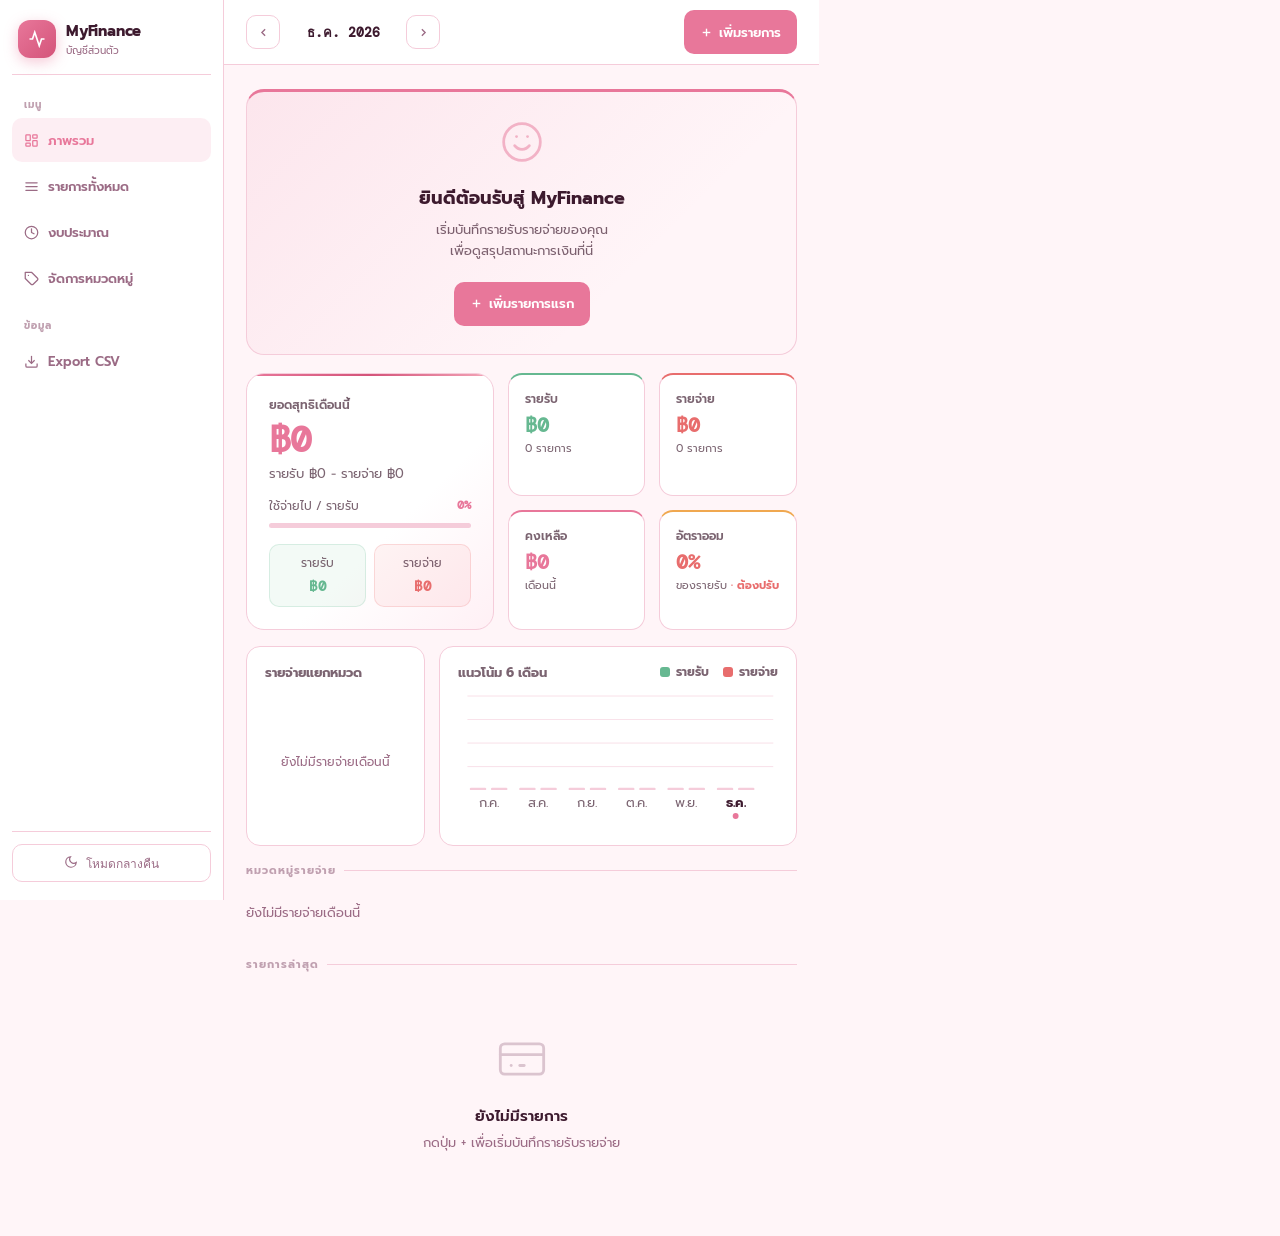
==== commit 994f36ed: "Add files via upload" ====
--- a/index.html
+++ b/index.html
@@ -10,7 +10,9 @@
 /* tokens loaded from tokens.css */
 
 *{box-sizing:border-box;margin:0;padding:0;}
-body{background:var(--bg);color:var(--text);font-family:var(--font-sans);font-size:15px;min-height:100vh;-webkit-font-smoothing:antialiased;transition:background 0.3s,color 0.3s;}
+body{background:var(--bg);color:var(--text);font-family:var(--font-sans);font-size:15px;min-height:100dvh;-webkit-font-smoothing:antialiased;transition:background 0.3s,color 0.3s;overscroll-behavior:contain;}
+/* touch-action on all interactive elements — removes 300ms tap delay */
+button,a,[role="button"],select,input,label{touch-action:manipulation;}
 
 /* ── LAYOUT ── */
 .layout{display:flex;min-height:100vh;}
@@ -70,9 +72,10 @@
 .sb-divider{height:1px;background:var(--border);margin:0 0 12px;}
 .sb-nav{display:flex;flex-direction:column;gap:2px;flex:1;}
 .nav-item{
-  padding:9px 12px;border-radius:var(--radius-sm);font-size:13px;font-weight:600;
+  padding:10px 12px;border-radius:var(--radius-sm);font-size:13px;font-weight:600;
   color:var(--muted);cursor:pointer;text-decoration:none;
   display:flex;align-items:center;gap:9px;transition:all 0.15s;
+  min-height:44px;
 }
 .nav-item:hover{background:rgba(232,119,154,0.07);color:var(--text);}
 .nav-item.active{background:var(--accent-glow);color:var(--accent);}
@@ -84,9 +87,10 @@
 
 /* ── BUTTONS ── */
 .btn{
-  padding:7px 16px;border-radius:var(--radius-sm);border:none;cursor:pointer;
+  padding:10px 16px;border-radius:var(--radius-sm);border:none;cursor:pointer;
   font-family:var(--font-sans);font-size:13px;font-weight:600;
   transition:all 0.15s;display:inline-flex;align-items:center;gap:6px;white-space:nowrap;
+  min-height:44px;
 }
 .btn-primary{background:var(--accent);color:#fff;box-shadow:0 0 0 0 rgba(232,119,154,0.3);}
 .btn-primary:hover{background:var(--accent2);box-shadow:0 4px 14px rgba(232,119,154,0.45);transform:translateY(-1px);}
@@ -117,22 +121,37 @@
   margin-bottom:14px;display:flex;align-items:center;justify-content:space-between;
 }
 
-/* ── STAT STRIP ── */
-.stat-strip{display:grid;grid-template-columns:repeat(4,1fr);gap:10px;margin-bottom:20px;}
+/* ── BENTO GRID ── */
+.bento-main{
+  display:grid;
+  grid-template-columns:1.8fr 1fr 1fr;
+  grid-template-rows:auto auto;
+  gap:14px;
+  margin-bottom:16px;
+}
+.bento-hero-cell{grid-column:1;grid-row:1/3;}
+.bento-row2{
+  display:grid;
+  grid-template-columns:1fr 2fr;
+  gap:14px;
+  margin-bottom:16px;
+}
+
+/* ── STAT CARDS ── */
 .stat-card{
   background:var(--surface);border:1px solid var(--border);
   border-radius:var(--radius);padding:15px 16px;
   border-top:2.5px solid transparent;position:relative;overflow:hidden;
-  transition:transform 0.15s,box-shadow 0.15s,background 0.3s;
-}
-.stat-card:hover{transform:translateY(-2px);box-shadow:var(--shadow);}
+  transition:transform 0.18s,box-shadow 0.18s,background 0.3s;
+}
+.stat-card:hover{transform:translateY(-3px) scale(1.01);box-shadow:var(--shadow);}
 .stat-card.income{border-top-color:var(--green);}
 .stat-card.expense{border-top-color:var(--red);}
 .stat-card.balance{border-top-color:var(--accent);}
 .stat-card.saving{border-top-color:var(--yellow);}
 .stat-label{font-size:12px;font-weight:600;color:var(--text-secondary);letter-spacing:0px;margin-bottom:7px;display:flex;align-items:center;gap:5px;}
-.stat-value{font-family:var(--font-mono);font-size:22px;font-weight:700;line-height:1;}
-.stat-sub{font-size:12px;color:var(--text-secondary);margin-top:5px;}
+.stat-value{font-family:var(--font-mono);font-size:20px;font-weight:700;line-height:1;}
+.stat-sub{font-size:11px;color:var(--text-secondary);margin-top:5px;}
 .stat-change{font-size:11px;margin-top:4px;font-family:var(--font-mono);}
 .stat-change.up{color:var(--green);}
 .stat-change.dn{color:var(--red);}
@@ -148,15 +167,17 @@
 .hero-card{
   background:linear-gradient(135deg,var(--surface) 60%,var(--surface2) 100%);
   border:1px solid var(--border);border-radius:var(--radius-lg);padding:22px;
-  position:relative;overflow:hidden;
-}
+  position:relative;overflow:hidden;height:100%;box-sizing:border-box;
+  transition:transform 0.18s,box-shadow 0.18s,background 0.3s;
+}
+.hero-card:hover{transform:translateY(-2px);box-shadow:var(--shadow-lg);}
 .hero-card::before{
   content:'';position:absolute;top:0;left:0;right:0;height:2.5px;
   background:linear-gradient(90deg,var(--accent),var(--accent2),#F4A7B9);
 }
 .hero-card::after{display:none;}
 .hero-label{font-size:12px;font-weight:600;color:var(--text-secondary);letter-spacing:0px;margin-bottom:8px;}
-.hero-amount{font-family:var(--font-mono);font-size:32px;font-weight:700;line-height:1;letter-spacing:-1px;}
+.hero-amount{font-family:var(--font-mono);font-size:36px;font-weight:700;line-height:1;letter-spacing:-1px;}
 .hero-sub{font-size:13px;color:var(--text-secondary);margin-top:6px;}
 .hero-mini-row{display:flex;gap:8px;margin-top:16px;}
 .hero-mini{flex:1;padding:9px 12px;border-radius:var(--radius-sm);text-align:center;font-size:12px;}
@@ -192,45 +213,45 @@
 .trend-dot{width:10px;height:10px;border-radius:3px;flex-shrink:0;}
 
 /* ── TRANSACTION LIST ── */
-.tx-group{margin-bottom:14px;}
+.tx-group{margin-bottom:16px;}
 .tx-date-header{
-  font-size:12px;font-weight:700;color:var(--text-secondary);
-  padding:5px 0;border-bottom:1px solid var(--border);
-  margin-bottom:6px;display:flex;justify-content:space-between;
+  font-size:11px;font-weight:700;color:var(--text-secondary);letter-spacing:0.5px;text-transform:uppercase;
+  padding:4px 0 6px;border-bottom:1px solid var(--border);
+  margin-bottom:4px;display:flex;justify-content:space-between;align-items:center;
 }
 .tx-item{
-  display:flex;align-items:center;gap:12px;padding:9px 12px;
-  border-radius:var(--radius-sm);transition:background 0.12s;
+  display:flex;align-items:center;gap:11px;padding:10px 12px 10px 14px;
+  border-radius:var(--radius-sm);transition:background 0.12s,border-color 0.12s;
   cursor:pointer;border:1px solid transparent;
-}
-.tx-item:hover{background:var(--surface2);border-color:var(--border);}
-.tx-icon{
-  width:38px;height:38px;border-radius:10px;
-  display:flex;align-items:center;justify-content:center;font-size:17px;flex-shrink:0;
-}
+  border-left:3px solid transparent;margin-bottom:2px;
+}
+.tx-item.tx-inc{border-left-color:var(--income-dot);}
+.tx-item.tx-exp{border-left-color:var(--expense-dot);}
+.tx-item:hover{background:var(--surface2);border-color:var(--border);border-left-color:inherit;}
 .tx-info{flex:1;min-width:0;}
 .tx-name{font-size:14px;font-weight:600;white-space:nowrap;overflow:hidden;text-overflow:ellipsis;}
-.tx-cat{font-size:12px;color:var(--text-secondary);}
-.tx-amount{font-family:var(--font-mono);font-size:14px;font-weight:700;flex-shrink:0;}
+.tx-cat{font-size:12px;color:var(--text-secondary);margin-top:1px;}
+.tx-amount{font-family:var(--font-mono);font-size:15px;font-weight:700;flex-shrink:0;}
 .tx-del{
-  opacity:0;transition:opacity 0.12s;
-  background:none;border:none;color:var(--red);
-  cursor:pointer;font-size:14px;padding:4px 5px;border-radius:6px;
+  opacity:0;transition:opacity 0.12s,background 0.12s;
+  background:none;border:none;color:var(--muted);
+  cursor:pointer;padding:5px;border-radius:6px;display:flex;align-items:center;flex-shrink:0;
 }
 .tx-item:hover .tx-del{opacity:1;}
-.tx-del:hover{background:rgba(232,109,109,0.1);}
+.tx-del:hover{background:rgba(232,109,109,0.12);color:var(--red);}
 
 /* ── CAT GRID ── */
 .cat-grid{display:grid;grid-template-columns:repeat(3,1fr);gap:10px;margin-bottom:22px;}
 .cat-card{
   background:var(--surface);border:1px solid var(--border);
   border-radius:var(--radius-sm);padding:13px 15px;
-  transition:border-color 0.15s,transform 0.15s,background 0.3s;
-}
-.cat-card:hover{border-color:var(--border2);transform:translateY(-1px);box-shadow:var(--shadow-sm);}
-.cat-name{font-size:13px;font-weight:600;margin-bottom:5px;color:var(--text);}
-.cat-amount{font-family:var(--font-mono);font-size:17px;font-weight:700;}
-.cat-count{font-size:11px;color:var(--text-secondary);margin-top:2px;}
+  border-top:3px solid transparent;
+  transition:border-color 0.15s,transform 0.18s,box-shadow 0.18s,background 0.3s;
+}
+.cat-card:hover{border-color:var(--border2);transform:translateY(-2px) scale(1.01);box-shadow:var(--shadow);}
+.cat-name{font-size:12px;font-weight:600;margin-bottom:6px;color:var(--text-secondary);letter-spacing:0.2px;}
+.cat-amount{font-family:var(--font-mono);font-size:18px;font-weight:700;}
+.cat-count{font-size:11px;color:var(--text-secondary);margin-top:3px;}
 
 /* ── SEARCH ── */
 .search-wrap{position:relative;}
@@ -304,9 +325,10 @@
 }
 .bnav-item{
   display:flex;flex-direction:column;align-items:center;gap:3px;
-  flex:1;padding:5px;cursor:pointer;color:var(--muted);
+  flex:1;padding:8px 4px;cursor:pointer;color:var(--muted);
   transition:color 0.15s;font-size:10px;font-weight:600;
   background:none;border:none;font-family:var(--font-sans);
+  min-height:48px;justify-content:center;
 }
 .bnav-item.active{color:var(--accent);}
 .bnav-fab{
@@ -319,26 +341,82 @@
 .bnav-fab:hover{transform:scale(1.08);}
 
 /* ── EMPTY STATE ── */
-.empty{text-align:center;padding:44px 20px;color:var(--muted);}
-.empty-icon{font-size:42px;margin-bottom:12px;opacity:0.5;}
+.empty{text-align:center;padding:48px 20px;color:var(--muted);}
+.empty-icon{margin-bottom:14px;opacity:0.35;}
 .empty-title{font-size:15px;font-weight:600;margin-bottom:6px;color:var(--text);}
-
+.empty-sub{font-size:13px;color:var(--muted);margin-bottom:16px;}
+/* ── TX FILTER CARD ── */
+.filter-card{background:var(--surface);border:1px solid var(--border);border-radius:var(--radius);padding:11px 16px;margin-bottom:14px;display:flex;flex-wrap:wrap;gap:9px;align-items:center;justify-content:space-between;}
+/* ── BUDGET OVERVIEW ── */
+.budget-overview{display:grid;grid-template-columns:repeat(3,1fr);gap:10px;margin-bottom:16px;}
+@media(max-width:500px){.budget-overview{grid-template-columns:1fr 1fr;}}
+/* ── WELCOME CARD ── */
+.welcome-card{
+  background:linear-gradient(135deg,var(--accent-glow) 0%,transparent 70%);
+  border:1px solid var(--border);border-radius:var(--radius-lg);
+  padding:28px 24px;text-align:center;margin-bottom:18px;
+  border-top:3px solid var(--accent);
+}
+.welcome-title{font-size:18px;font-weight:700;color:var(--text);margin-bottom:8px;}
+.welcome-sub{font-size:13px;color:var(--text-secondary);margin-bottom:20px;line-height:1.6;}
+
+/* ── BUDGET CARD DELETE ── */
+.budget-card{position:relative;}
+.budget-del{position:absolute;top:8px;right:8px;background:none;border:none;cursor:pointer;color:var(--muted2);padding:6px 8px;border-radius:6px;opacity:0;transition:opacity 0.12s,color 0.12s,background 0.12s;line-height:0;}
+.budget-card:hover .budget-del{opacity:1;}
+.budget-del:hover{background:rgba(232,109,109,0.1);color:var(--red);}
+/* ── TX LAYOUT B ── */
+.tx-layout{display:grid;grid-template-columns:220px 1fr;gap:16px;align-items:start;}
+.tx-panel{position:sticky;top:66px;}
+/* ── BUDGET LAYOUT C ── */
+.budget-body{display:grid;grid-template-columns:1fr 210px;gap:16px;align-items:start;}
+.budget-donut-sticky{position:sticky;top:66px;}
 /* ── ANIMATIONS ── */
 .fade-in{animation:fadeIn 0.2s ease;}
 @keyframes fadeIn{from{opacity:0;transform:translateY(6px);}to{opacity:1;transform:translateY(0);}}
 
 /* ── RESPONSIVE ── */
 @media(max-width:820px){
-  .stat-strip{grid-template-columns:1fr 1fr;}
+  .bento-main{grid-template-columns:1fr 1fr;grid-template-rows:auto;}
+  .bento-hero-cell{grid-column:1/3;grid-row:1;}
+  .bento-row2{grid-template-columns:1fr;}
   .cat-grid{grid-template-columns:1fr 1fr;}
-  .dashboard-grid{grid-template-columns:1fr !important;}
-  main{padding:16px 14px 82px;}
+  main{padding:16px 14px calc(80px + env(safe-area-inset-bottom,0px));}
   .bottom-nav{display:flex;}
-  .hero-amount{font-size:26px;}
+  .hero-amount{font-size:28px;}
+  /* iOS: prevent auto-zoom on input focus — need 16px minimum */
+  input[type="text"],input[type="number"],input[type="date"],select,textarea{font-size:16px;}
+  /* filter bar: stack controls below label on narrow screens */
+  .filter-card{flex-direction:column;align-items:stretch;gap:10px;}
+  .filter-card > div:last-child{display:flex;flex-wrap:wrap;gap:8px;}
+  .filter-card input,.filter-card select{flex:1;min-width:100px;}
+  /* budget overview: 2 cols on tablet */
+  .budget-overview{grid-template-columns:1fr 1fr;}
+  /* tx and budget layouts: stack on mobile */
+  .tx-layout{grid-template-columns:1fr;}
+  .tx-panel{position:static;}
+  .budget-body{grid-template-columns:1fr;}
+  .budget-donut-sticky{position:static;}
+  /* compact topbar on mobile */
+  .topbar-add-label{display:none;}
+  /* budget card: always show delete button on touch */
+  .budget-del{opacity:0.55;}
 }
 @media(max-width:500px){
+  .bento-main{grid-template-columns:1fr;}
+  .bento-hero-cell{grid-column:1;}
   .cat-grid{grid-template-columns:1fr;}
   .donut-wrap{flex-direction:column;align-items:flex-start;}
+  .budget-overview{grid-template-columns:1fr 1fr;}
+  .budget-donut-sticky{display:none;}
+  /* modal full-width on small phones */
+  .modal{padding:20px 16px;border-radius:var(--radius) var(--radius) 0 0;}
+  .modal-bg{align-items:flex-end;}
+}
+/* reduced-motion: disable non-essential animations */
+@media(prefers-reduced-motion:reduce){
+  *{animation-duration:0.01ms !important;transition-duration:0.01ms !important;}
+  .prog-fill{transition:none;}
 }
 </style>
 </head>
@@ -413,7 +491,7 @@
     </div>
     <button class="btn btn-primary" onclick="openAdd()">
       <svg width="13" height="13" viewBox="0 0 24 24" fill="none" stroke="currentColor" stroke-width="2.5"><path d="M5 12h14"/><path d="M12 5v14"/></svg>
-      เพิ่มรายการ
+      <span class="topbar-add-label">เพิ่มรายการ</span>
     </button>
   </div>
 
@@ -422,8 +500,51 @@
     <!-- PAGE: DASHBOARD -->
     <div id="page_dashboard" class="fade-in">
 
-      <!-- Stat Strip -->
-      <div class="stat-strip">
+      <!-- Welcome card (shown only when no data) -->
+      <div id="welcome_card" class="welcome-card" style="display:none;">
+        <div style="margin-bottom:14px;opacity:0.5;">
+          <svg width="44" height="44" viewBox="0 0 24 24" fill="none" stroke="var(--accent)" stroke-width="1.5" stroke-linecap="round" stroke-linejoin="round"><path d="M12 2C6.48 2 2 6.48 2 12s4.48 10 10 10 10-4.48 10-10S17.52 2 12 2z"/><path d="M8 14s1.5 2 4 2 4-2 4-2"/><line x1="9" y1="9" x2="9.01" y2="9"/><line x1="15" y1="9" x2="15.01" y2="9"/></svg>
+        </div>
+        <div class="welcome-title">ยินดีต้อนรับสู่ MyFinance</div>
+        <div class="welcome-sub">เริ่มบันทึกรายรับรายจ่ายของคุณ<br>เพื่อดูสรุปสถานะการเงินที่นี่</div>
+        <button class="btn btn-primary" onclick="openAdd()" style="margin:0 auto;">
+          <svg width="13" height="13" viewBox="0 0 24 24" fill="none" stroke="currentColor" stroke-width="2.5"><path d="M5 12h14"/><path d="M12 5v14"/></svg>
+          เพิ่มรายการแรก
+        </button>
+      </div>
+
+      <!-- Bento Main Grid -->
+      <div class="bento-main">
+
+        <!-- Hero (spans 2 rows) -->
+        <div class="bento-hero-cell">
+          <div class="hero-card">
+            <div class="hero-label">ยอดสุทธิเดือนนี้</div>
+            <div class="hero-amount" id="hero_balance">฿0</div>
+            <div class="hero-sub" id="hero_sub">รายรับ − รายจ่าย</div>
+            <div style="margin-top:14px;">
+              <div style="display:flex;justify-content:space-between;font-size:12px;color:var(--text-secondary);margin-bottom:4px;">
+                <span>ใช้จ่ายไป / รายรับ</span>
+                <span id="hero_pct" style="font-family:var(--font-mono);font-weight:600;color:var(--accent);">0%</span>
+              </div>
+              <div class="prog-bar">
+                <div class="prog-fill" id="hero_prog" style="width:0%;background:linear-gradient(90deg,var(--accent),var(--accent2));"></div>
+              </div>
+            </div>
+            <div class="hero-mini-row">
+              <div class="hero-mini inc">
+                <div class="hero-mini-label">รายรับ</div>
+                <div class="hero-mini-val" id="hero_inc" style="color:var(--green);">฿0</div>
+              </div>
+              <div class="hero-mini exp">
+                <div class="hero-mini-label">รายจ่าย</div>
+                <div class="hero-mini-val" id="hero_exp" style="color:var(--red);">฿0</div>
+              </div>
+            </div>
+          </div>
+        </div>
+
+        <!-- Stat Cards — right column, 2 rows -->
         <div class="stat-card income">
           <div class="stat-label">รายรับ</div>
           <div class="stat-value" id="s_income" style="color:var(--green)">฿0</div>
@@ -446,51 +567,25 @@
           <div class="stat-value" id="s_saving" style="color:var(--yellow)">0%</div>
           <div class="stat-sub" id="s_saving_sub">ของรายรับ <span id="cat_mood" style="font-weight:700;"></span></div>
         </div>
+
       </div>
 
-      <!-- Hero + Donut -->
-      <div class="dashboard-grid" style="display:grid;grid-template-columns:1fr 1fr;gap:16px;margin-bottom:18px;">
-        <div class="hero-card">
-          <div class="hero-label">ยอดสุทธิเดือนนี้</div>
-          <div class="hero-amount" id="hero_balance">฿0</div>
-          <div class="hero-sub" id="hero_sub">รายรับ − รายจ่าย</div>
-          <div style="margin-top:14px;">
-            <div style="display:flex;justify-content:space-between;font-size:12px;color:var(--text-secondary);margin-bottom:4px;">
-              <span>ใช้จ่ายไป / รายรับ</span>
-              <span id="hero_pct" style="font-family:var(--font-mono);font-weight:600;color:var(--accent);">0%</span>
-            </div>
-            <div class="prog-bar">
-              <div class="prog-fill" id="hero_prog" style="width:0%;background:linear-gradient(90deg,var(--accent),var(--accent2));"></div>
-            </div>
-          </div>
-          <div class="hero-mini-row">
-            <div class="hero-mini inc">
-              <div class="hero-mini-label">รายรับ</div>
-              <div class="hero-mini-val" id="hero_inc" style="color:var(--green);">฿0</div>
-            </div>
-            <div class="hero-mini exp">
-              <div class="hero-mini-label">รายจ่าย</div>
-              <div class="hero-mini-val" id="hero_exp" style="color:var(--red);">฿0</div>
-            </div>
-          </div>
-        </div>
-
+      <!-- Bento Row 2: Donut + Trend -->
+      <div class="bento-row2">
         <div class="card" style="display:flex;flex-direction:column;">
           <div class="card-title"><span>รายจ่ายแยกหมวด</span></div>
           <div id="donut_wrap" style="flex:1;display:flex;align-items:center;"></div>
         </div>
-      </div>
-
-      <!-- Trend Chart -->
-      <div class="card" style="margin-bottom:18px;">
-        <div class="card-title">
-          <span>แนวโน้ม 6 เดือน</span>
-          <div class="trend-legend">
-            <div class="trend-leg"><div class="trend-dot" style="background:var(--green);"></div>รายรับ</div>
-            <div class="trend-leg"><div class="trend-dot" style="background:var(--red);"></div>รายจ่าย</div>
+        <div class="card">
+          <div class="card-title">
+            <span>แนวโน้ม 6 เดือน</span>
+            <div class="trend-legend">
+              <div class="trend-leg"><div class="trend-dot" style="background:var(--green);"></div>รายรับ</div>
+              <div class="trend-leg"><div class="trend-dot" style="background:var(--red);"></div>รายจ่าย</div>
+            </div>
           </div>
+          <div id="trend_chart"></div>
         </div>
-        <div id="trend_chart"></div>
       </div>
 
       <div class="sec-label" id="inc_cat_label" style="display:none;">หมวดหมู่รายรับ</div>
@@ -504,30 +599,48 @@
 
     <!-- PAGE: TRANSACTIONS -->
     <div id="page_transactions" style="display:none;" class="fade-in">
-      <div style="display:flex;flex-wrap:wrap;gap:10px;align-items:center;justify-content:space-between;margin-bottom:16px;">
-        <div style="font-size:14px;font-weight:600;" id="tx_count_label">—</div>
-        <div style="display:flex;gap:8px;flex-wrap:wrap;">
-          <div class="search-wrap">
-            <svg class="search-icon" width="13" height="13" viewBox="0 0 24 24" fill="none" stroke="currentColor" stroke-width="2"><circle cx="11" cy="11" r="8"/><path d="m21 21-4.3-4.3"/></svg>
-            <input type="text" id="filter_search" class="search-inp" placeholder="ค้นหา..." oninput="renderTransactions()" style="width:140px;font-size:12px;padding:6px 10px;min-height:36px;">
+      <div class="tx-layout">
+        <!-- LEFT: summary + filter panel -->
+        <div class="tx-panel">
+          <div id="tx_summary_strip" style="display:flex;flex-direction:column;gap:10px;margin-bottom:12px;"></div>
+          <div class="card" style="padding:14px 16px;">
+            <div class="card-title" style="margin-bottom:12px;">กรองรายการ</div>
+            <div style="display:flex;flex-direction:column;gap:9px;">
+              <div class="search-wrap">
+                <svg class="search-icon" width="13" height="13" viewBox="0 0 24 24" fill="none" stroke="currentColor" stroke-width="2"><circle cx="11" cy="11" r="8"/><path d="m21 21-4.3-4.3"/></svg>
+                <input type="text" id="filter_search" class="search-inp" placeholder="ค้นหา..." oninput="renderTransactions()" style="width:100%;font-size:13px;padding:8px 10px;min-height:44px;">
+              </div>
+              <select id="filter_type" onchange="renderTransactions()" style="width:100%;font-size:13px;padding:8px 10px;min-height:44px;">
+                <option value="all">ทั้งหมด</option>
+                <option value="income">รายรับ</option>
+                <option value="expense">รายจ่าย</option>
+              </select>
+              <select id="filter_cat" onchange="renderTransactions()" style="width:100%;font-size:13px;padding:8px 10px;min-height:44px;">
+                <option value="all">ทุกหมวด</option>
+              </select>
+            </div>
           </div>
-          <select id="filter_type" onchange="renderTransactions()" style="width:auto;font-size:12px;padding:6px 10px;min-height:36px;">
-            <option value="all">ทั้งหมด</option>
-            <option value="income">รายรับ</option>
-            <option value="expense">รายจ่าย</option>
-          </select>
-          <select id="filter_cat" onchange="renderTransactions()" style="width:auto;font-size:12px;padding:6px 10px;min-height:36px;">
-            <option value="all">ทุกหมวด</option>
-          </select>
+        </div>
+        <!-- RIGHT: count + list -->
+        <div>
+          <div style="font-size:13px;font-weight:600;color:var(--text-secondary);margin-bottom:10px;" id="tx_count_label">—</div>
+          <div id="tx_list"></div>
         </div>
       </div>
-      <div id="tx_list"></div>
     </div>
 
     <!-- PAGE: BUDGET -->
     <div id="page_budget" style="display:none;" class="fade-in">
-      <p style="font-size:13px;color:var(--muted);margin-bottom:18px;">ตั้งงบประมาณรายจ่ายต่อเดือน — คลิกตัวเลขเพื่อแก้ไขได้เลย</p>
-      <div id="budget_list" style="display:flex;flex-direction:column;gap:12px;"></div>
+      <div id="budget_overview" class="budget-overview"></div>
+      <div class="budget-body">
+        <div id="budget_list" style="display:flex;flex-direction:column;gap:10px;"></div>
+        <div class="budget-donut-sticky">
+          <div class="card" style="padding:16px 18px;">
+            <div class="card-title">สัดส่วนรายจ่าย</div>
+            <div id="budget_donut"></div>
+          </div>
+        </div>
+      </div>
     </div>
 
   </main>
@@ -687,6 +800,10 @@
 function saveCatOverrides(){localStorage.setItem(KEY_CAT_OVERRIDES,JSON.stringify(CAT_OVERRIDES));}
 let BUDGETS=JSON.parse(localStorage.getItem(KEY_BUDGETS)||'null')||
   {food:5000,travel:3000,housing:8000,health:2000,shop:3000,entertain:2000,bill:2000,beauty:1500,edu:1000,other_ex:1000};
+let BUDGET_HIDDEN=JSON.parse(localStorage.getItem('mf_budget_hidden')||'[]');
+function saveBudgetHidden(){localStorage.setItem('mf_budget_hidden',JSON.stringify(BUDGET_HIDDEN));}
+function hideBudgetCat(id){if(!BUDGET_HIDDEN.includes(id))BUDGET_HIDDEN.push(id);saveBudgetHidden();renderAll();showToast('ซ่อนหมวดหมู่แล้ว','inf');}
+function restoreBudgetCat(id){BUDGET_HIDDEN=BUDGET_HIDDEN.filter(x=>x!==id);saveBudgetHidden();renderAll();showToast('เพิ่มหมวดหมู่แล้ว','ok');}
 
 const MTH=['','ม.ค.','ก.พ.','มี.ค.','เม.ย.','พ.ค.','มิ.ย.','ก.ค.','ส.ค.','ก.ย.','ต.ค.','พ.ย.','ธ.ค.'];
 let data=JSON.parse(localStorage.getItem(KEY_DATA)||'[]');
@@ -758,6 +875,7 @@
   incItems.forEach(t=>{incCatTot[t.cat]=(incCatTot[t.cat]||0)+t.amount;});
 
   if(_page==='dashboard'){
+    const wc=el('welcome_card');if(wc)wc.style.display=md.length===0?'block':'none';
     renderDonut(catTot,exp);
     renderTrend();
     renderCatGrid(catTot,exItems,incCatTot,incItems);
@@ -860,6 +978,7 @@
       const amt=incCatTot[cat.id]||0;if(!amt)return;
       const cnt=incItems.filter(t=>t.cat===cat.id).length;
       const div=document.createElement('div');div.className='cat-card';
+      div.style.borderTopColor=cat.color;
       div.innerHTML=`
         <div class="cat-name">${esc(cat.name)}</div>
         <div class="cat-amount" style="color:var(--income-fg);">+฿${fmt(amt)}</div>
@@ -874,11 +993,12 @@
     const budget=BUDGETS[cat.id]||0;
     const bpct=budget>0?Math.min(100,Math.round((amt/budget)*100)):0;
     const div=document.createElement('div');div.className='cat-card';
+    div.style.borderTopColor=cat.color;
     div.innerHTML=`
       <div class="cat-name">${esc(cat.name)}</div>
       <div class="cat-amount" style="color:var(--expense-fg);">−฿${fmt(amt)}</div>
       <div class="cat-count">${exItems.filter(t=>t.cat===cat.id).length} รายการ${budget?` · งบ ฿${fmt(budget)}`:''}</div>
-      ${budget?`<div class="prog-bar" style="margin-top:8px;"><div class="prog-fill" style="width:${bpct}%;background:${bpct>90?'var(--red)':bpct>70?'var(--yellow)':'var(--accent)'};"></div></div><div style="font-size:11px;color:${bpct>90?'var(--red)':bpct>70?'var(--yellow)':'var(--text-secondary)'};margin-top:3px;font-weight:500;">${bpct}% ของงบ</div>`:''}`;
+      ${budget?`<div class="prog-bar" style="margin-top:8px;"><div class="prog-fill" style="width:${bpct}%;background:${bpct>90?'var(--red)':bpct>70?'var(--yellow)':cat.color};"></div></div><div style="font-size:11px;color:${bpct>90?'var(--red)':bpct>70?'var(--yellow)':'var(--text-secondary)'};margin-top:3px;font-weight:500;">${bpct}% ของงบ</div>`:''}`;
     cg.appendChild(div);
   });
   if(!cg.innerHTML)cg.innerHTML='<div style="color:var(--muted);font-size:13px;grid-column:span 3;padding:12px 0;">ยังไม่มีรายจ่ายเดือนนี้</div>';
@@ -899,13 +1019,35 @@
   if(fQ)items=items.filter(t=>t.name.toLowerCase().includes(fQ)||(t.note||'').toLowerCase().includes(fQ)||getCat(t.cat).name.includes(fQ));
   items.sort((a,b)=>b.date.localeCompare(a.date));
   el('tx_count_label').textContent=`${items.length} รายการ`;
+  const tInc=items.filter(t=>t.type==='income').reduce((s,t)=>s+t.amount,0);
+  const tExp=items.filter(t=>t.type==='expense').reduce((s,t)=>s+t.amount,0);
+  const tBal=tInc-tExp;
+  el('tx_summary_strip').innerHTML=`
+    <div class="stat-card income" style="padding:12px 14px;">
+      <div class="stat-label">รายรับ</div>
+      <div class="stat-value" style="color:var(--green);font-size:17px;">฿${fmt(tInc)}</div>
+      <div class="stat-sub">${items.filter(t=>t.type==='income').length} รายการ</div>
+    </div>
+    <div class="stat-card expense" style="padding:12px 14px;">
+      <div class="stat-label">รายจ่าย</div>
+      <div class="stat-value" style="color:var(--red);font-size:17px;">฿${fmt(tExp)}</div>
+      <div class="stat-sub">${items.filter(t=>t.type==='expense').length} รายการ</div>
+    </div>
+    <div class="stat-card balance" style="padding:12px 14px;">
+      <div class="stat-label">คงเหลือ</div>
+      <div class="stat-value" style="color:${tBal>=0?'var(--accent)':'var(--red)'};font-size:17px;">${tBal>=0?'':'−'}฿${fmt(Math.abs(tBal))}</div>
+    </div>`;
   renderTxList(items,el('tx_list'));
 }
 
 function renderTxList(items,container){
   container.innerHTML='';
   if(!items.length){
-    container.innerHTML=`<div class="empty"><div class="empty-title">ยังไม่มีรายการ</div><div style="font-size:13px;color:var(--muted);">กดปุ่ม + เพื่อเริ่มบันทึก</div></div>`;
+    container.innerHTML=`<div class="empty">
+      <div class="empty-icon"><svg width="52" height="52" viewBox="0 0 24 24" fill="none" stroke="currentColor" stroke-width="1.3" stroke-linecap="round" stroke-linejoin="round"><rect x="2" y="5" width="20" height="14" rx="2"/><path d="M2 10h20"/><path d="M7 15h.01"/><path d="M11 15h2"/></svg></div>
+      <div class="empty-title">ยังไม่มีรายการ</div>
+      <div class="empty-sub">กดปุ่ม + เพื่อเริ่มบันทึกรายรับรายจ่าย</div>
+    </div>`;
     return;
   }
   const groups={};
@@ -919,18 +1061,18 @@
     grp.innerHTML=`<div class="tx-date-header"><span>${lbl}</span><span style="font-family:var(--font-mono);color:${dayTot>=0?'var(--green)':'var(--red)'};">${dayTot>=0?'+':''}฿${fmt(Math.abs(dayTot))}</span></div>`;
     txs.forEach(t=>{
       const cat=getCat(t.cat);
-      const item=document.createElement('div');item.className='tx-item';
+      const item=document.createElement('div');
       const isInc=t.type==='income';
+      item.className='tx-item '+(isInc?'tx-inc':'tx-exp');
       item.style.background=isInc?'var(--income-bg)':'var(--expense-bg)';
       item.innerHTML=`
-        <div style="width:7px;height:7px;border-radius:50%;background:${isInc?'var(--income-dot)':'var(--expense-dot)'};flex-shrink:0;margin-top:7px;"></div>
         <div class="tx-info">
           <div class="tx-name">${esc(t.name)}</div>
           <div class="tx-cat">${esc(cat.name)}${t.note?' · '+esc(t.note):''}</div>
         </div>
         <div class="tx-amount" style="color:${isInc?'var(--income-fg)':'var(--expense-fg)'};">${isInc?'+':'−'}฿${fmt(t.amount)}</div>
-        <button class="tx-del">✕</button>`;
-      item.querySelector('.tx-del').addEventListener('click',()=>confirmDel(t.id,t.name,t.amount));
+        <button class="tx-del" title="ลบ"><svg width="13" height="13" viewBox="0 0 24 24" fill="none" stroke="currentColor" stroke-width="2" stroke-linecap="round" stroke-linejoin="round"><polyline points="3 6 5 6 21 6"/><path d="M19 6l-1 14H6L5 6"/><path d="M10 11v6"/><path d="M14 11v6"/><path d="M9 6V4h6v2"/></svg></button>`;
+      item.querySelector('.tx-del').addEventListener('click',e=>{e.stopPropagation();confirmDel(t.id,t.name,t.amount);});
       grp.appendChild(item);
     });
     container.appendChild(grp);
@@ -940,33 +1082,59 @@
 // ── BUDGET ──
 function renderBudget(catTot){
   const bl=el('budget_list');bl.innerHTML='';
-  allExpense().forEach(cat=>{
+  const visibleCats=allExpense().filter(c=>!BUDGET_HIDDEN.includes(c.id));
+  const hiddenCats=allExpense().filter(c=>BUDGET_HIDDEN.includes(c.id));
+  const totalBudget=visibleCats.reduce((s,c)=>s+(BUDGETS[c.id]||0),0);
+  const totalSpent=visibleCats.reduce((s,c)=>s+(catTot[c.id]||0),0);
+  const totalPct=totalBudget>0?Math.min(100,Math.round((totalSpent/totalBudget)*100)):0;
+  const totalOver=totalSpent>totalBudget&&totalBudget>0;
+  const ov=el('budget_overview');
+  ov.innerHTML=`
+    <div class="stat-card balance" style="padding:13px 15px;">
+      <div class="stat-label">งบรวม/เดือน</div>
+      <div class="stat-value" style="color:var(--accent);font-size:18px;">${totalBudget>0?'฿'+fmt(totalBudget):'—'}</div>
+      <div class="stat-sub">ที่ตั้งไว้</div>
+    </div>
+    <div class="stat-card expense" style="padding:13px 15px;">
+      <div class="stat-label">ใช้ไปแล้ว</div>
+      <div class="stat-value" style="color:${totalOver?'var(--red)':'var(--text)'};font-size:18px;">฿${fmt(totalSpent)}</div>
+      <div class="stat-sub">${totalBudget>0?totalPct+'% ของงบ':'เดือนนี้'}</div>
+    </div>
+    <div class="stat-card saving" style="padding:13px 15px;">
+      <div class="stat-label">คงเหลือ</div>
+      <div class="stat-value" style="color:${totalOver?'var(--red)':'var(--green)'};font-size:18px;">${totalBudget>0?(totalOver?'−':'')+'฿'+fmt(Math.abs(totalBudget-totalSpent)):'—'}</div>
+      <div class="stat-sub">${totalOver?'เกินงบ':'จากงบที่ตั้ง'}</div>
+    </div>`;
+  visibleCats.forEach(cat=>{
     const budget=BUDGETS[cat.id]||0,spent=catTot[cat.id]||0;
     const pct=budget>0?Math.min(100,Math.round((spent/budget)*100)):0;
     const over=spent>budget&&budget>0;
     const moodTxt=over?'เกิน':pct>70?'ระวัง':'ดี';
     const moodColor=over?'var(--red)':pct>70?'var(--yellow)':'var(--green)';
-    const div=document.createElement('div');div.className='card';div.style.padding='14px 18px';
+    const div=document.createElement('div');div.className='card budget-card';div.style.padding='14px 18px';
     div.innerHTML=`
-      <div style="display:flex;align-items:center;justify-content:space-between;margin-bottom:10px;">
-        <div style="display:flex;align-items:center;gap:10px;">
-          <span style="background:${cat.color}20;width:8px;height:34px;border-radius:4px;display:block;flex-shrink:0;"></span>
-          <div>
-            <div style="font-weight:600;font-size:14px;">${cat.name}</div>
-            <div style="font-size:11px;color:var(--muted);display:flex;align-items:center;gap:4px;margin-top:2px;">
-              งบ <input type="number" class="budget-inp" value="${budget}" data-cat="${cat.id}" min="0"
-                style="width:72px;font-size:11px;padding:2px 6px;background:var(--surface2);border:1px solid var(--border);border-radius:6px;color:var(--text);font-family:var(--font-mono);min-height:unset;"> ฿/เดือน
+      <button class="budget-del" onclick="hideBudgetCat('${cat.id}')" title="ซ่อนหมวดนี้" aria-label="ซ่อน ${esc(cat.name)}"><svg width="11" height="11" viewBox="0 0 24 24" fill="none" stroke="currentColor" stroke-width="2.5" stroke-linecap="round"><line x1="18" y1="6" x2="6" y2="18"/><line x1="6" y1="6" x2="18" y2="18"/></svg></button>
+      <div style="display:flex;align-items:stretch;gap:12px;">
+        <div style="width:4px;border-radius:4px;background:${cat.color};flex-shrink:0;min-height:48px;"></div>
+        <div style="flex:1;min-width:0;">
+          <div style="display:flex;align-items:flex-start;justify-content:space-between;margin-bottom:8px;">
+            <div>
+              <div style="font-weight:700;font-size:14px;color:var(--text);">${esc(cat.name)}</div>
+              <div style="font-size:11px;color:var(--text-secondary);margin-top:3px;display:flex;align-items:center;gap:4px;">
+                งบ <input type="number" class="budget-inp" value="${budget}" data-cat="${cat.id}" min="0"
+                  style="width:70px;font-size:11px;padding:2px 6px;background:var(--surface2);border:1px solid var(--border);border-radius:6px;color:var(--text);font-family:var(--font-mono);min-height:unset;"> ฿/เดือน
+              </div>
+            </div>
+            <div style="text-align:right;flex-shrink:0;padding-right:4px;">
+              <div style="font-size:10px;font-weight:700;color:${moodColor};letter-spacing:0.3px;text-transform:uppercase;margin-bottom:3px;">${moodTxt}</div>
+              <div style="font-family:var(--font-mono);font-size:17px;font-weight:700;color:${over?'var(--red)':spent>0?'var(--text)':'var(--muted)'};">฿${fmt(spent)}</div>
+              <div style="font-size:10px;color:${over?'var(--red)':'var(--text-secondary)'};">${over?'เกิน ฿'+fmt(spent-budget):budget>0?'เหลือ ฿'+fmt(budget-spent):''}</div>
             </div>
           </div>
+          ${budget>0?`<div class="prog-bar" style="height:6px;"><div class="prog-fill" style="width:${pct}%;background:${pct>90?'var(--red)':pct>70?'var(--yellow)':cat.color};"></div></div><div style="display:flex;justify-content:space-between;font-size:10px;color:var(--text-secondary);margin-top:3px;"><span>${pct}%</span><span>฿${fmt(budget)}</span></div>`
+            :'<div style="font-size:12px;color:var(--muted2);margin-top:4px;">ตั้งงบเพื่อติดตามการใช้จ่าย</div>'}
         </div>
-        <div style="text-align:right;">
-          <div style="font-size:11px;font-weight:700;color:${moodColor};margin-bottom:4px;">${moodTxt}</div>
-          <div style="font-family:var(--font-mono);font-size:15px;font-weight:700;color:${over?'var(--red)':spent>0?'var(--text)':'var(--muted)'};">฿${fmt(spent)}</div>
-          <div style="font-size:10px;color:${over?'var(--red)':'var(--muted)'};">${over?'เกิน ฿'+fmt(spent-budget):budget>0?'เหลือ ฿'+fmt(budget-spent):''}</div>
-        </div>
-      </div>
-      ${budget>0?`<div class="prog-bar" style="height:7px;"><div class="prog-fill" style="width:${pct}%;background:${pct>90?'var(--red)':pct>70?'var(--yellow)':cat.color};border-radius:4px;"></div></div><div style="display:flex;justify-content:space-between;font-size:10px;color:var(--muted);margin-top:3px;"><span>${pct}%</span><span>100%</span></div>`
-        :'<div style="font-size:12px;color:var(--muted2);margin-top:4px;">ตั้งงบเพื่อติดตามการใช้จ่าย</div>'}`;
+      </div>`;
     div.querySelector('.budget-inp').addEventListener('change',e=>{
       const v=Math.max(0,parseInt(e.target.value)||0);e.target.value=v;
       BUDGETS[cat.id]=v;saveBudgets();renderAll();
@@ -974,6 +1142,38 @@
     });
     bl.appendChild(div);
   });
+  if(hiddenCats.length>0){
+    const sec=document.createElement('div');
+    sec.style.cssText='border-top:1px dashed var(--border);padding-top:12px;margin-top:4px;';
+    sec.innerHTML=`<div style="font-size:10px;font-weight:700;color:var(--muted2);letter-spacing:0.7px;text-transform:uppercase;margin-bottom:8px;">หมวดที่ซ่อนอยู่</div><div style="display:flex;flex-wrap:wrap;gap:7px;">${hiddenCats.map(c=>`<button onclick="restoreBudgetCat('${c.id}')" style="display:inline-flex;align-items:center;gap:5px;padding:5px 11px;border-radius:20px;border:1.5px dashed ${c.color};background:transparent;color:var(--text-secondary);font-family:var(--font-sans);font-size:12px;font-weight:600;cursor:pointer;transition:all 0.15s;" onmouseenter="this.style.background='${c.color}22'" onmouseleave="this.style.background='transparent'"><svg width="10" height="10" viewBox="0 0 24 24" fill="none" stroke="${c.color}" stroke-width="3"><path d="M5 12h14"/><path d="M12 5v14"/></svg>${esc(c.name)}</button>`).join('')}</div>`;
+    bl.appendChild(sec);
+  }
+  const addBtn=document.createElement('div');
+  addBtn.style.cssText='padding-top:10px;';
+  addBtn.innerHTML=`<button onclick="openCatManager()" style="display:flex;align-items:center;gap:6px;color:var(--muted);font-size:12px;font-weight:600;background:none;border:none;cursor:pointer;padding:8px 2px;font-family:var(--font-sans);" onmouseenter="this.style.color='var(--accent)'" onmouseleave="this.style.color='var(--muted)'"><svg width="13" height="13" viewBox="0 0 24 24" fill="none" stroke="currentColor" stroke-width="2.5"><path d="M5 12h14"/><path d="M12 5v14"/></svg>เพิ่มหมวดหมู่ใหม่</button>`;
+  bl.appendChild(addBtn);
+  const donutEl=el('budget_donut');
+  if(donutEl){
+    const cats=allExpense().filter(c=>catTot[c.id]>0).sort((a,b)=>(catTot[b.id]||0)-(catTot[a.id]||0));
+    if(!cats.length){
+      donutEl.innerHTML='<div style="font-size:12px;color:var(--muted);text-align:center;padding:16px 0;">ยังไม่มีรายจ่ายเดือนนี้</div>';
+    }else{
+      const total=cats.reduce((s,c)=>s+(catTot[c.id]||0),0);
+      const cx=65,cy=65,r=48,sw=16,circ=2*Math.PI*r;
+      let segs='',accPx=0;
+      cats.forEach(cat=>{
+        const amt=catTot[cat.id]||0;
+        const fd=(amt/total)*circ;const dl=Math.max(0,fd-2);
+        segs+=`<circle cx="${cx}" cy="${cy}" r="${r}" fill="none" stroke="${cat.color}" stroke-width="${sw}" stroke-dasharray="${dl.toFixed(2)} ${circ.toFixed(2)}" stroke-dashoffset="${(-accPx).toFixed(2)}"><title>${esc(cat.name)}: ฿${fmt(amt)}</title></circle>`;
+        accPx+=fd;
+      });
+      const legend=cats.slice(0,7).map(c=>{
+        const pct=Math.round((catTot[c.id]/total)*100);
+        return`<div style="display:flex;align-items:center;gap:6px;font-size:11px;margin-bottom:5px;"><div style="width:7px;height:7px;border-radius:2px;background:${c.color};flex-shrink:0;"></div><span style="flex:1;overflow:hidden;text-overflow:ellipsis;white-space:nowrap;">${esc(c.name)}</span><span style="font-family:var(--font-mono);font-weight:600;font-size:11px;">${pct}%</span></div>`;
+      }).join('');
+      donutEl.innerHTML=`<svg viewBox="0 0 130 130" style="width:120px;height:120px;display:block;margin:0 auto 12px;transform:rotate(-90deg);"><circle cx="${cx}" cy="${cy}" r="${r}" fill="none" stroke="var(--border)" stroke-width="${sw}"/>${segs}</svg>${legend}`;
+    }
+  }
 }
 
 // ── CATEGORY MANAGER ──
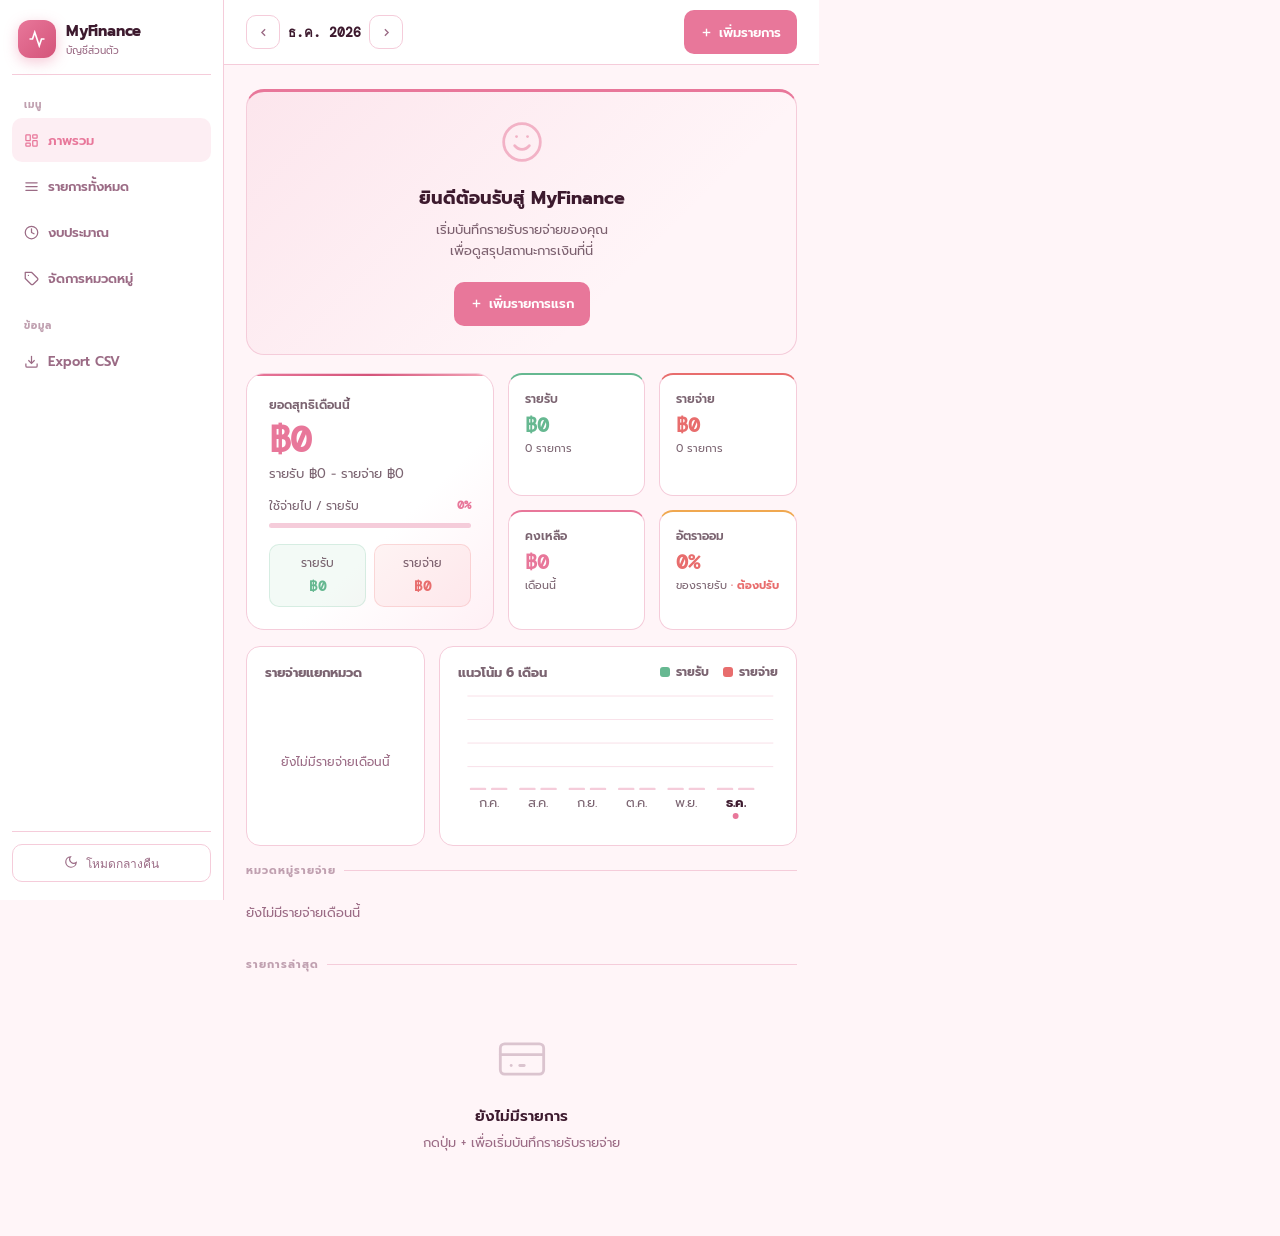
==== commit f1343f35: "Add files via upload" ====
--- a/index.html
+++ b/index.html
@@ -10,19 +10,24 @@
 /* tokens loaded from tokens.css */
 
 *{box-sizing:border-box;margin:0;padding:0;}
-body{background:var(--bg);color:var(--text);font-family:var(--font-sans);font-size:15px;min-height:100dvh;-webkit-font-smoothing:antialiased;transition:background 0.3s,color 0.3s;overscroll-behavior:contain;}
+html{overflow-x:hidden;width:100%;}
+body{background:var(--bg);color:var(--text);font-family:var(--font-sans);font-size:15px;min-height:100dvh;width:100%;max-width:100vw;overflow-x:hidden;-webkit-font-smoothing:antialiased;transition:background 0.3s,color 0.3s;overscroll-behavior:contain;}
 /* touch-action on all interactive elements — removes 300ms tap delay */
 button,a,[role="button"],select,input,label{touch-action:manipulation;}
 
 /* ── LAYOUT ── */
-.layout{display:flex;min-height:100vh;}
+.layout{display:flex;min-height:100vh;width:100%;max-width:100%;}
+/* flex item must be allowed to shrink below its content's min-content
+   size, otherwise un-shrinkable descendants (e.g. the topbar cluster)
+   force this — and therefore html/body — wider than the viewport */
+.main{min-width:0;}
 
 /* ── SIDEBAR ── */
 .sidebar{
-  width:var(--sb-width);flex-shrink:0;
+  width:var(--sb-width);max-width:85vw;flex-shrink:0;
   background:var(--surface);border-right:1px solid var(--border);
   height:100vh;display:flex;flex-direction:column;padding:18px 12px;
-  position:fixed;top:0;left:0;z-index:200;overflow-y:auto;
+  position:fixed;top:0;left:0;z-index:200;overflow-y:auto;overflow-x:hidden;
   transition:transform 0.26s cubic-bezier(0.4,0,0.2,1),background 0.3s;
 }
 /* Desktop: always show */
@@ -54,9 +59,12 @@
   background:var(--surface);border-bottom:1px solid var(--border);
   padding:10px 22px;display:flex;align-items:center;
   justify-content:space-between;gap:10px;
-  position:sticky;top:0;z-index:50;
+  position:sticky;top:0;z-index:50;min-width:0;
   transition:background 0.3s,border-color 0.3s;
 }
+/* left cluster (hamburger + month switcher) must be able to shrink
+   instead of forcing the topbar — and the page — wider than 100vw */
+.topbar-left{min-width:0;}
 main{max-width:1060px;margin:0 auto;padding:24px 22px;}
 
 /* ── SIDEBAR INTERNALS ── */
@@ -136,6 +144,10 @@
   gap:14px;
   margin-bottom:16px;
 }
+/* grid items default to a min-content floor; without this, long
+   unbroken content (a category name, a large number) can force a
+   track — and the whole grid/page — wider than the viewport */
+.bento-main>*,.bento-row2>*,.cat-grid>*,.tx-layout>*,.budget-body>*,.budget-overview>*{min-width:0;}
 
 /* ── STAT CARDS ── */
 .stat-card{
@@ -298,8 +310,8 @@
 .type-btn.active-out{background:rgba(232,109,109,0.15);color:var(--red);}
 
 /* ── MONTH NAV ── */
-.month-nav{display:flex;align-items:center;gap:8px;}
-.month-label{font-family:var(--font-mono);font-size:13px;font-weight:600;min-width:110px;text-align:center;}
+.month-nav{display:flex;align-items:center;gap:8px;min-width:0;}
+.month-label{font-family:var(--font-mono);font-size:13px;font-weight:600;min-width:0;max-width:110px;text-align:center;white-space:nowrap;overflow:hidden;text-overflow:ellipsis;}
 
 /* ── TOAST ── */
 .toast-container{position:fixed;bottom:22px;right:22px;z-index:2000;display:flex;flex-direction:column;gap:8px;pointer-events:none;}
@@ -475,7 +487,7 @@
 <div class="main">
   <!-- TOPBAR -->
   <div class="topbar">
-    <div style="display:flex;align-items:center;gap:10px;">
+    <div class="topbar-left" style="display:flex;align-items:center;gap:10px;">
       <button class="btn-icon hamburger" onclick="toggleSidebar()" aria-label="เปิดเมนู">
         <svg width="16" height="16" viewBox="0 0 24 24" fill="none" stroke="currentColor" stroke-width="2"><line x1="4" x2="20" y1="6" y2="6"/><line x1="4" x2="20" y1="12" y2="12"/><line x1="4" x2="20" y1="18" y2="18"/></svg>
       </button>
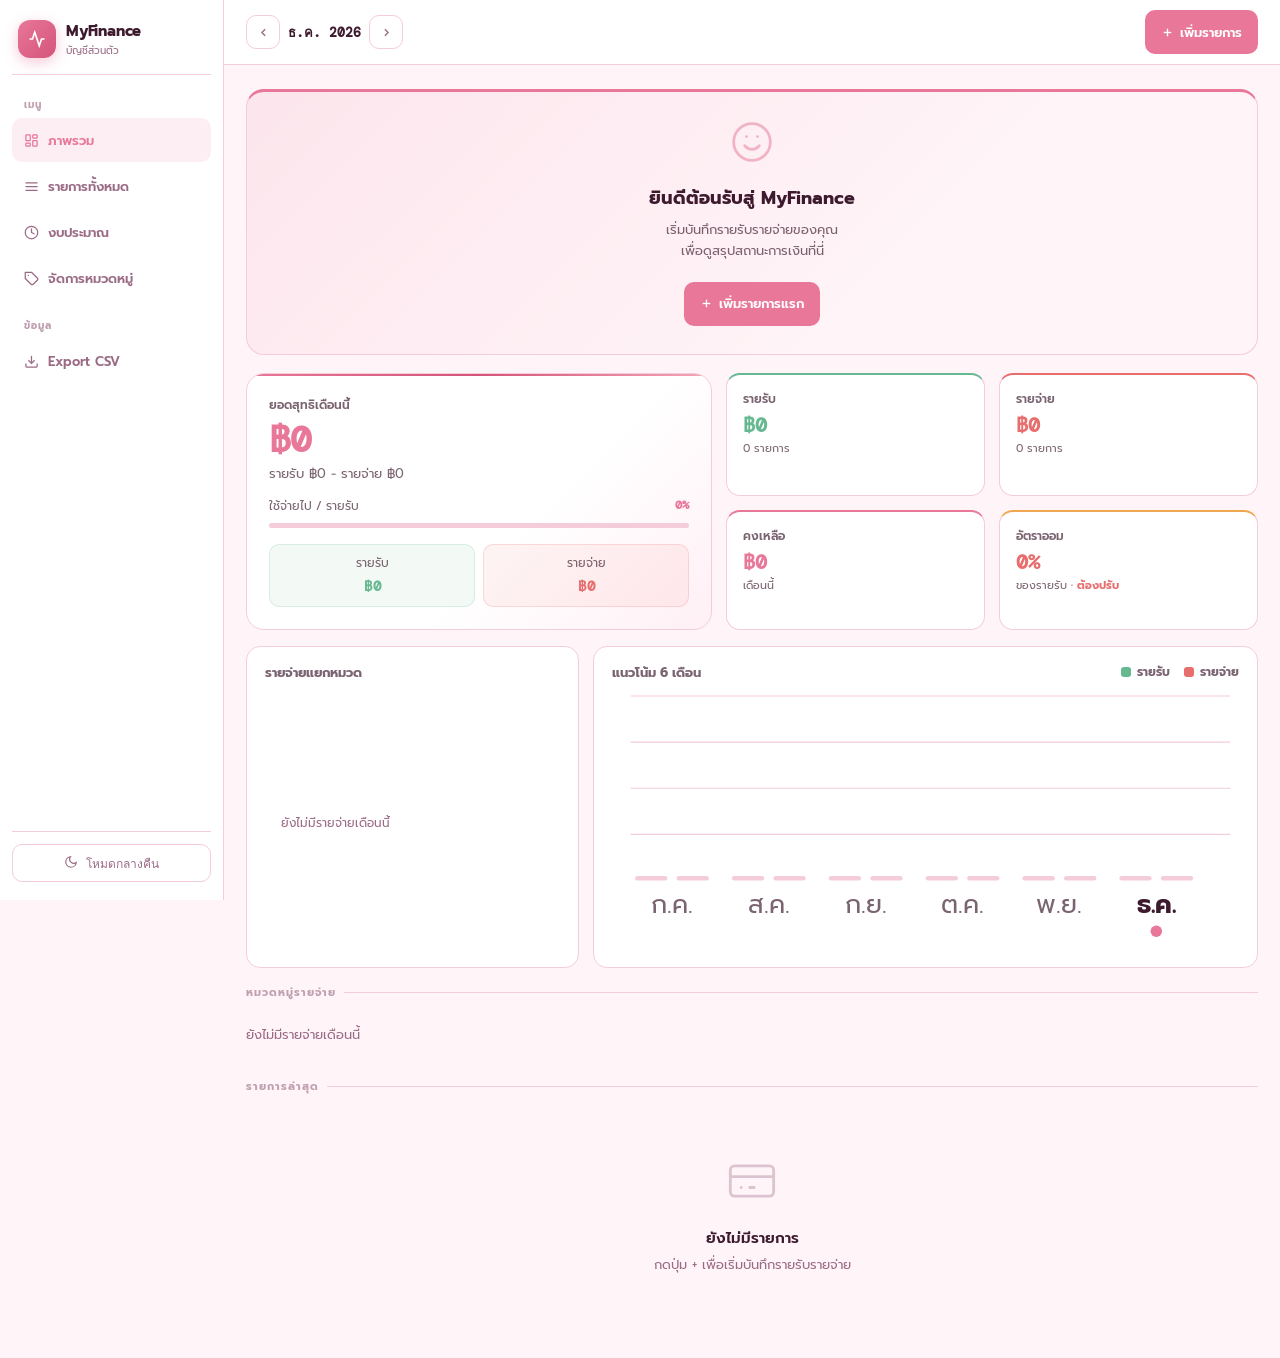
==== commit 5401798a: "Add files via upload" ====
--- a/index.html
+++ b/index.html
@@ -20,7 +20,7 @@
 /* flex item must be allowed to shrink below its content's min-content
    size, otherwise un-shrinkable descendants (e.g. the topbar cluster)
    force this — and therefore html/body — wider than the viewport */
-.main{min-width:0;}
+.main{flex:1;min-width:0;}
 
 /* ── SIDEBAR ── */
 .sidebar{
